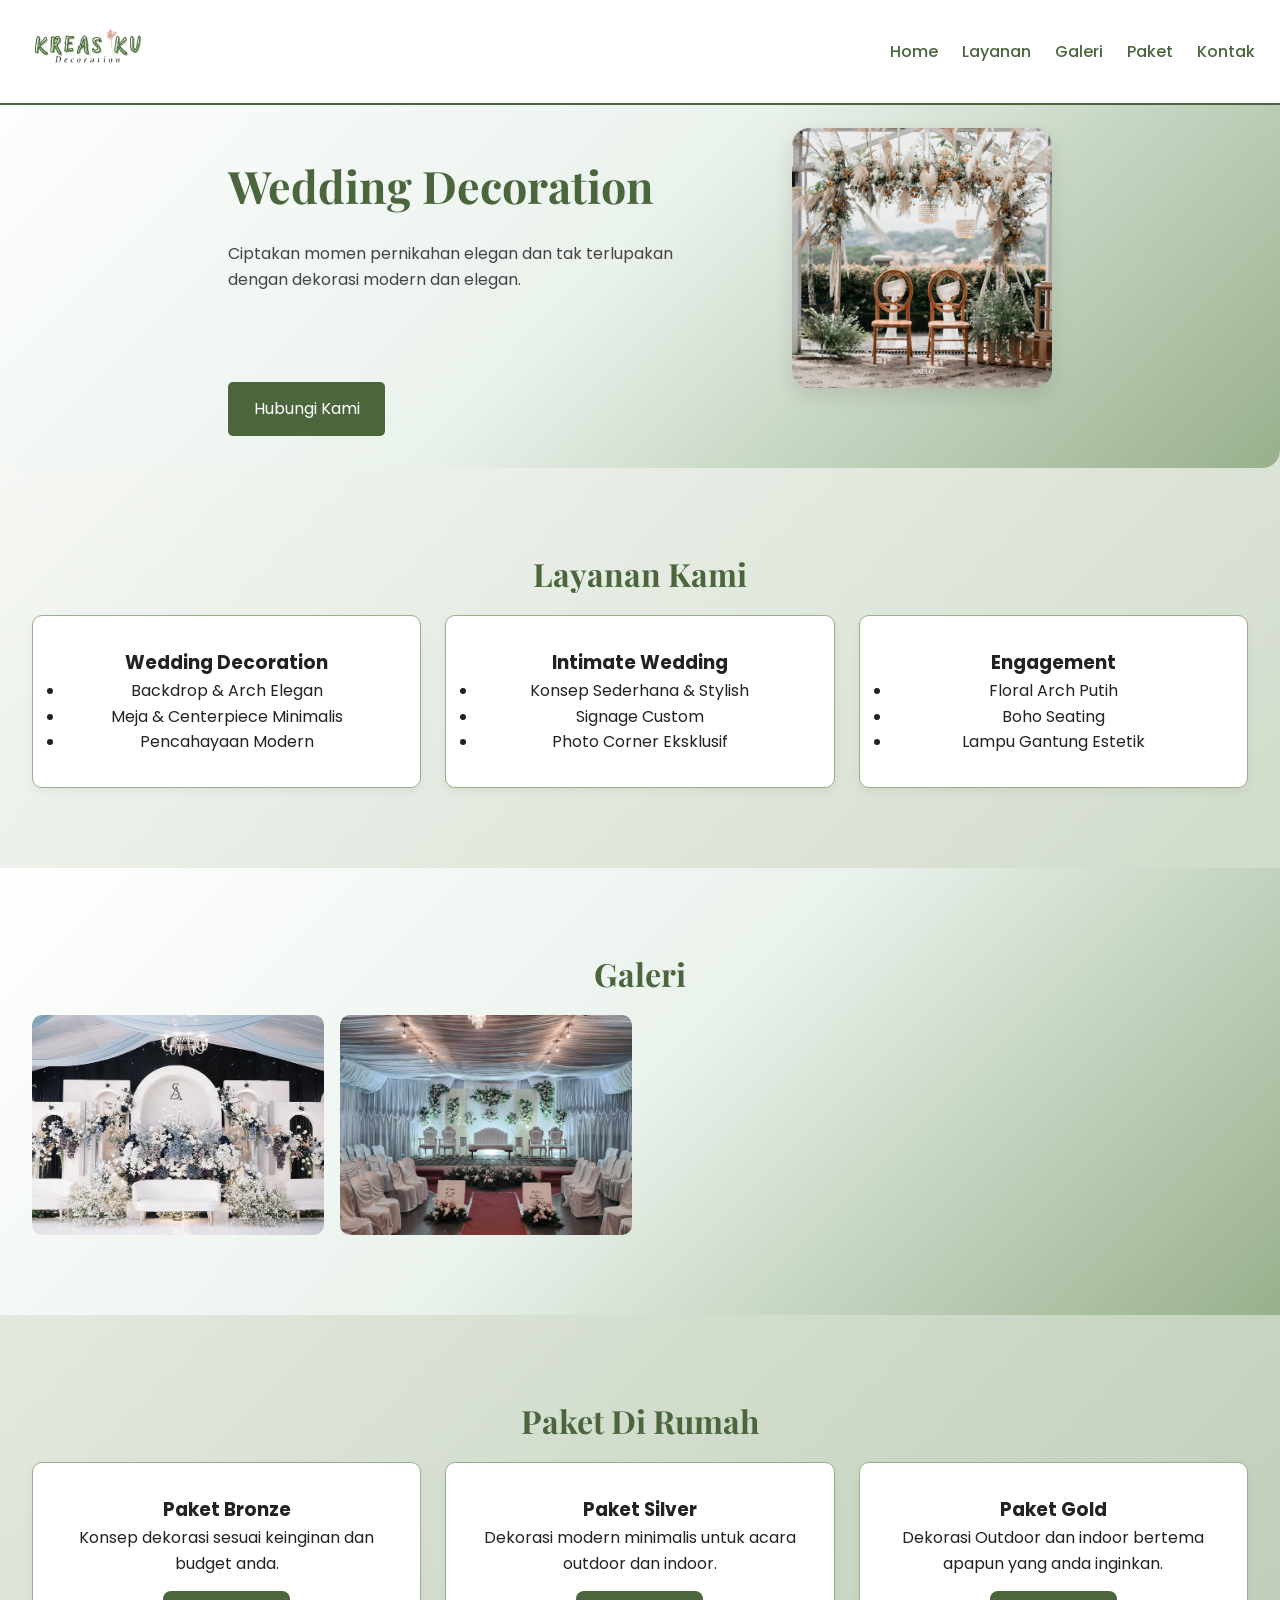
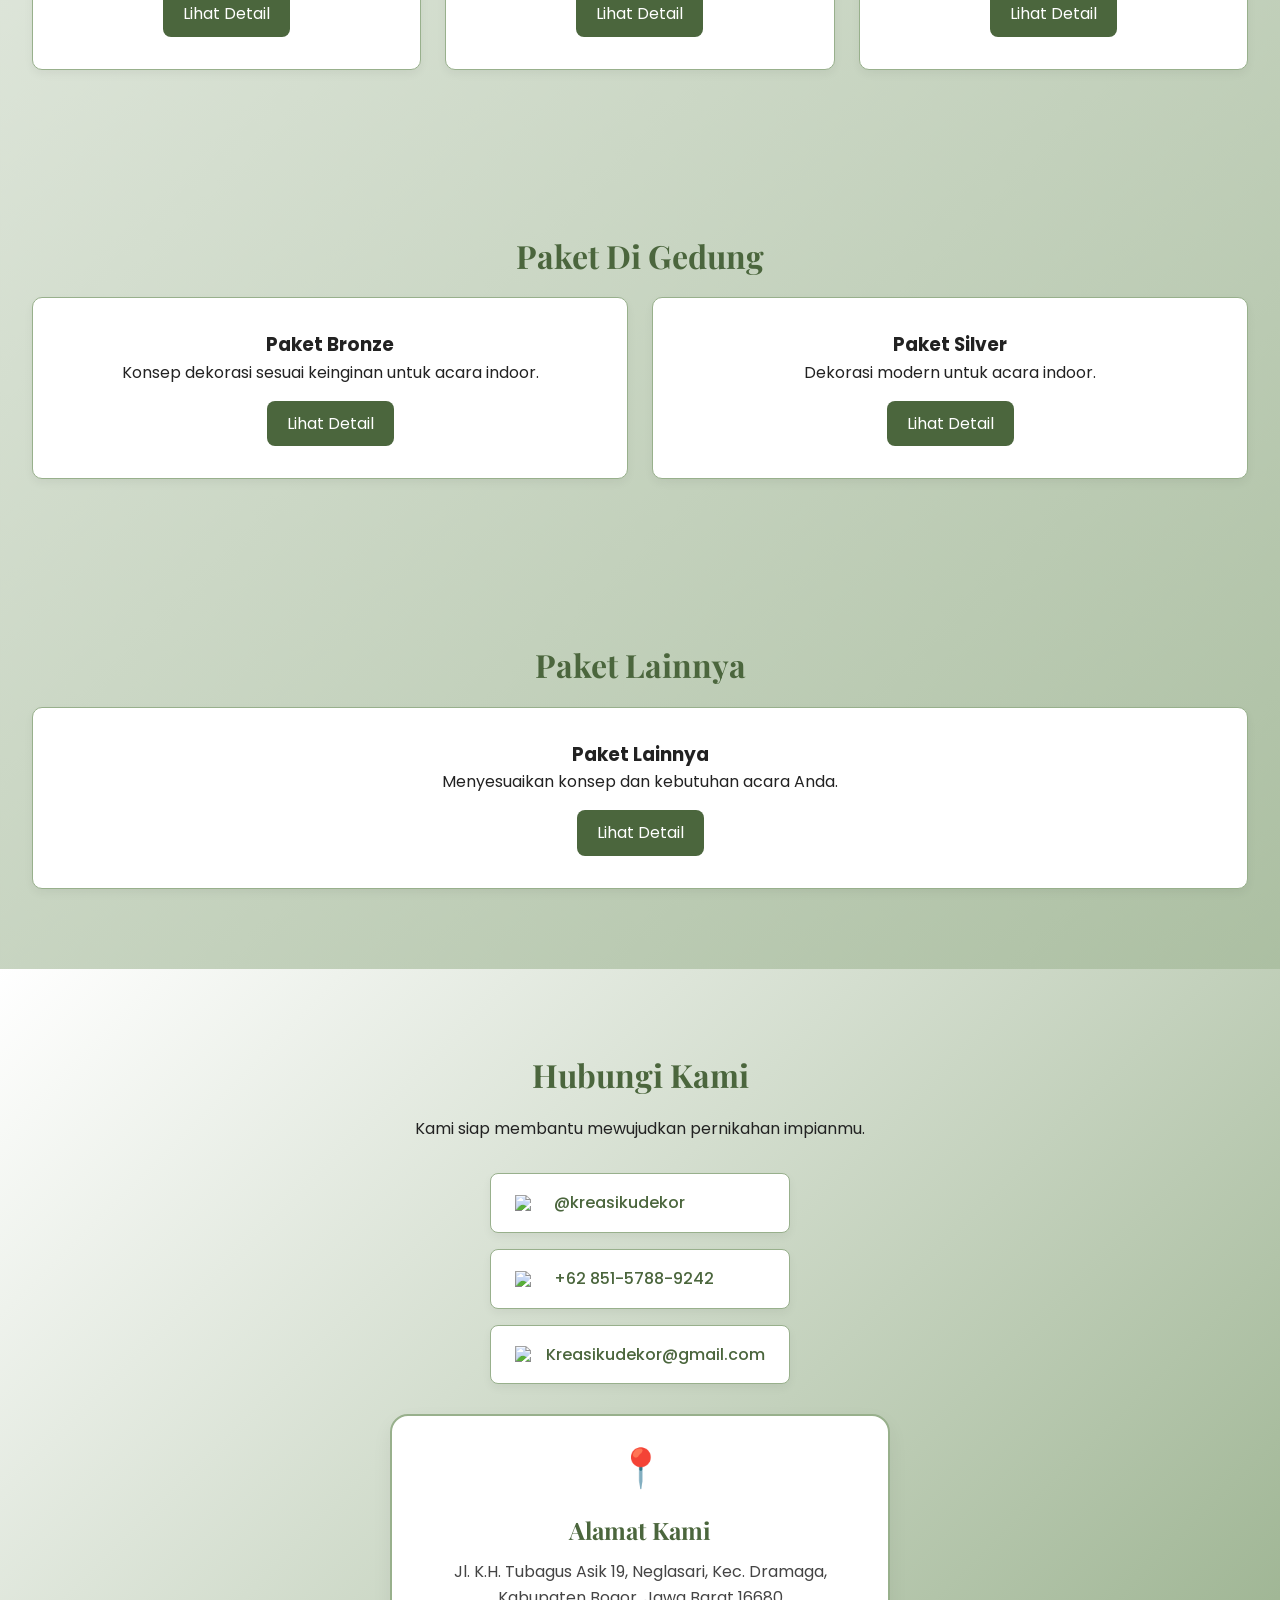
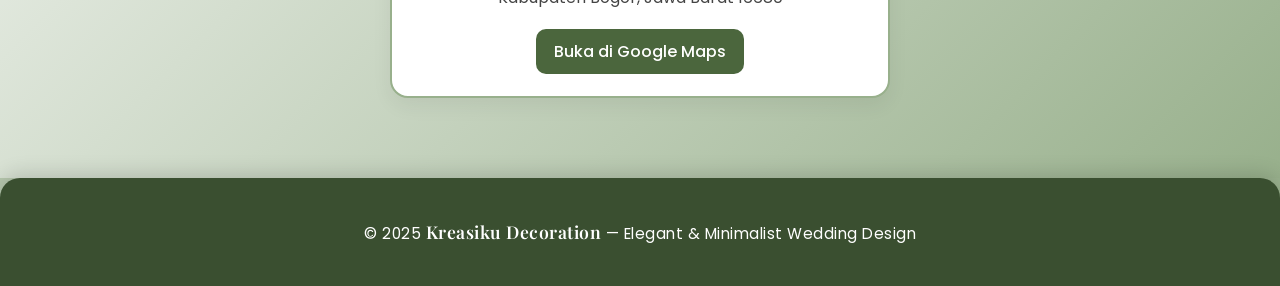
==== index.html @ bf48fe74 "Update index.html" ====
<!DOCTYPE html>
<html lang="id">
<head>
  <meta charset="UTF-8" />
  <meta name="viewport" content="width=device-width, initial-scale=1" />
  <meta name="description" content="Kreasiku Decoration menyediakan layanan dekorasi pernikahan elegan dan minimalis di Bogor, termasuk paket wedding, intimate wedding, dan engagement. Hubungi via WhatsApp atau Instagram untuk konsultasi." />
  <meta name="keywords" content="dekorasi pernikahan Bogor, wedding decoration, paket wedding, intimate wedding, engagement decoration" />
  <title>Kreasiku Decoration</title>

  <!-- Google Fonts -->
  <link
    href="https://fonts.googleapis.com/css2?family=Playfair+Display:wght@400;600;700&family=Poppins:wght@300;400;500;600&display=swap"
    rel="stylesheet"
  />

  <style>
    * {
      margin: 0;
      padding: 0;
      box-sizing: border-box;
      font-family: "Poppins", sans-serif;
    }

    /* ========================== COLOR VARIABLES ========================== */
    :root {
      --green: #4b663d;
      --green-dark: #3a4f30;
      --green-soft: #98b08c;
      --green-bg: #eaf2ec;
      --text: #222;
    }

    /* ========================== GLOBAL ========================== */
    body {
      background: linear-gradient(135deg, #ffffff, #98b08c);
      color: var(--text);
      line-height: 1.6;
    }

    /* ========================== NAVBAR ========================== */
    nav {
      position: fixed;
      top: 0;
      left: 0;
      width: 100%;
      background: #fff;
      border-bottom: 2px solid var(--green);
      display: flex;
      justify-content: space-between;
      align-items: center;
      padding: 10px 25px;
      z-index: 100;
    }

    nav .logo img {
      height: 75px;
      width: auto;
      object-fit: contain;
    }

    .menu-wrapper {
      display: flex;
      align-items: center;
      position: relative;
    }

    nav ul {
      display: flex;
      list-style: none;
      gap: 1.5rem;
    }

    nav a {
      text-decoration: none;
      color: var(--green);
      font-weight: 500;
      transition: 0.3s;
    }

    nav a:hover {
      color: var(--green-dark);
    }

    .menu-toggle {
      display: none;
      font-size: 30px;
      cursor: pointer;
      color: var(--green);
    }

    /* ========================== MOBILE NAV ========================== */
    @media (max-width: 768px) {
      .menu-toggle {
        display: block;
      }

      nav .logo img {
        height: 60px;
      }

      nav ul {
        display: none;
        position: absolute;
        top: 70px;
        right: 0;
        background: #fff;
        width: 190px;
        padding: 1rem;
        flex-direction: column;
        gap: 1rem;
        border-radius: 12px;
        box-shadow: 0 4px 15px rgba(0, 0, 0, 0.15);
        border: 1px solid var(--green);
        z-index: 200;
      }

      nav ul.show {
        display: flex;
      }
    }

    /* ========================== HEADER ========================== */
    header {
      padding: 8rem 2rem 5rem;
      display: flex;
      flex-wrap: wrap;
      align-items: center;
      justify-content: center;
      gap: 4rem;
      background: linear-gradient(135deg, #ffffff, #eaf2ec, #98b08c);
      position: relative;
      border-radius: 18px;
      overflow: hidden;
    }

    header .text {
      max-width: 500px;
      opacity: 0;
      transform: translateY(40px);
      transition: 1s ease;
    }

    header .text.show {
      opacity: 1;
      transform: translateY(0);
    }

    header h1 {
      font-size: 2.8rem;
      color: var(--green);
      font-family: "Playfair Display", serif;
    }

    header p {
      margin: 1.2rem 0;
      color: #444;
    }

    header .btn {
      background: var(--green);
      color: #fff;
      border: none;
      padding: 0.9rem 1.6rem;
      border-radius: 5px;
      cursor: pointer;
      font-size: 1rem;
      transition: 0.3s;
      position: relative;
      top: 70px;
      opacity: 0;
      transform: translateY(40px);
      transition: 1s ease 0.3s;
    }

    header .btn.show {
      opacity: 1;
      transform: translateY(0);
    }

    header img {
      width: 260px;
      border-radius: 18px;
      box-shadow: 0 8px 20px rgba(0, 0, 0, 0.1);
      position: relative;
      z-index: 2;
    }

    /* ========================== MOBILE HEADER ========================== */
    @media (max-width: 768px) {
      header {
        padding-top: 6rem;
        flex-direction: column;
        text-align: center;
        background-image: url("Gambar.webp");
        background-repeat: no-repeat;
        background-position: center bottom;
        background-size: cover;
        color: #fff;
        border-radius: 0;
      }

      header::before {
        content: "";
        position: absolute;
        inset: 0;
        background: rgba(0, 0, 0, 0.35);
        z-index: 1;
      }

      header .text {
        position: relative;
        z-index: 2;
      }

      header h1 {
        color: #eaf2ec;
      }

      header p,
      header .btn {
        color: #fff;
      }

      header img {
        display: none;
      }
    }

    /* ========================== SECTION ========================== */
    section {
      padding: 5rem 2rem;
      text-align: center;
    }

    section h2 {
      font-size: 2rem;
      color: var(--green);
      margin-bottom: 1rem;
      font-family: "Playfair Display", serif;
    }

    .services,
    .packages,
    .packages-lainnya {
      display: grid;
      grid-template-columns: repeat(auto-fit, minmax(250px, 1fr));
      gap: 1.5rem;
    }

    .service,
    .package,
    .package-lainnya-box {
      background: #fff;
      border-radius: 10px;
      border: 1px solid var(--green-soft);
      padding: 2rem;
      box-shadow: 0 4px 10px rgba(0, 0, 0, 0.05);
      transition: 0.3s;
    }

    .service:hover,
    .package:hover,
    .package-lainnya-box:hover {
      transform: translateY(-4px);
      border-color: var(--green);
    }

    #gallery {
      background: linear-gradient(135deg, #ffffff, #eaf2ec, #98b08c);
    }

    .gallery {
      display: grid;
      grid-template-columns: repeat(auto-fit, minmax(250px, 1fr));
      gap: 1rem;
    }

    .gallery img {
      width: 100%;
      height: 220px;
      object-fit: cover;
      border-radius: 10px;
      filter: grayscale(40%);
      transition: 0.3s;
    }

    .gallery img:hover {
      transform: scale(1.03);
      filter: grayscale(0%);
    }

    /* ========================== CONTACT ========================== */
    #contact {
      background: linear-gradient(135deg, #ffffff, #98b08c);
    }

    .contact-container {
      margin-top: 2rem;
      display: flex;
      flex-direction: column;
      gap: 1rem;
      align-items: center;
    }

    .contact-item {
      width: 300px;
      padding: 1rem 1.5rem;
      background: #fff;
      border-radius: 8px;
      border: 1px solid var(--green-soft);
      box-shadow: 0 4px 10px rgba(0, 0, 0, 0.05);
      display: flex;
      align-items: center;
      gap: 0.8rem;
      transition: 0.3s;
    }

    .contact-item:hover {
      background: var(--green);
      color: #fff;
    }

    .contact-item:hover a {
      color: #fff;
    }

    .contact-item img {
      width: 26px;
    }

    .contact-item a {
      text-decoration: none;
      color: var(--green);
      font-weight: 500;
    }

    .address-card {
      background: #ffffff;
      padding: 30px;
      margin-top: 40px;
      border-radius: 18px;
      border: 2px solid var(--green-soft);
      box-shadow: 0 8px 20px rgba(0,0,0,0.06);
      text-align: center;
      max-width: 500px;
      margin-left: auto;
      margin-right: auto;
      animation: fadeUp 0.8s ease-out;
    }

    .address-card h3 {
      font-family: "Playfair Display", serif;
      font-size: 24px;
      font-weight: 700;
      color: var(--green);
      margin-bottom: 10px;
    }

    .address-card .location-icon {
      font-size: 38px;
      color: var(--green);
      margin-bottom: 12px;
    }

    .address-card p {
      font-size: 16px;
      line-height: 1.6;
      color: #444;
      margin-bottom: 18px;
    }

    .address-card a {
      display: inline-block;
      padding: 10px 18px;
      background: var(--green);
      color: #fff;
      border-radius: 10px;
      text-decoration: none;
      font-weight: 500;
      transition: 0.3s;
    }

    .address-card a:hover {
      background: var(--green-dark);
      transform: translateY(-2px);
    }

    @keyframes fadeUp {
      0% {
        opacity: 0;
        transform: translateY(30px);
      }
      100% {
        opacity: 1;
        transform: translateY(0);
      }
    }

    /* ========================== FOOTER ========================== */
    footer {
      background: var(--green-dark);
      color: #fff;
      text-align: center;
      padding: 2.5rem 1rem;
      font-size: 0.95rem;
      letter-spacing: 0.5px;
      border-top-left-radius: 20px;
      border-top-right-radius: 20px;
      box-shadow: 0 -4px 20px rgba(0,0,0,0.15);
    }

    footer span {
      font-family: "Playfair Display", serif;
      font-size: 1.1rem;
      font-weight: 600;
    }

    .detail-btn {
      margin-top: 15px;
      display: inline-block;
      padding: 10px 20px;
      background: var(--green);
      color: #fff;
      border-radius: 8px;
      text-decoration: none;
      transition: 0.3s;
    }

    .detail-btn:hover {
      background: var(--green-dark);
    }
    
  .slide-from-left {
    opacity: 0;
    transform: translateX(-100px);
    transition: opacity 0.8s ease, transform 0.8s ease;
  }

  .slide-from-right {
    opacity: 0;
    transform: translateX(100px);
    transition: opacity 0.8s ease, transform 0.8s ease;
  }

  .slide-from-left.show,
  .slide-from-right.show {
    opacity: 1;
    transform: translateX(0);
  }
    @media (max-width: 768px) {
    #packages,
    #packages-DiGedung,
    #packages-lainnya {
      padding-top: 2rem;
      padding-bottom: 2rem;
    }
  }

    @media (max-width: 768px) {
    }
      nav .logo {
        margin-left: -50px; 
      }

      .address-card {
        padding: 22px;
        margin-top: 30px;
      }
    }
  </style>
</head>

<body>
  <nav>
    <div class="logo">
      <img src="3.png" alt="Kreasiku Decoration" />
    </div>

    <div class="menu-wrapper">
      <div class="menu-toggle" onclick="toggleMenu()">☰</div>

      <ul id="menu">
        <li><a href="#home">Home</a></li>
        <li><a href="#services">Layanan</a></li>
        <li><a href="#gallery">Galeri</a></li>
        <li><a href="#packages">Paket</a></li>
        <li><a href="#contact">Kontak</a></li>
      </ul>
    </div>
  </nav>

  <header id="home">
    <div class="text">
      <h1>Wedding Decoration</h1>
      <p>
        Ciptakan momen pernikahan elegan dan tak terlupakan dengan dekorasi
        modern dan elegan.
      </p>
      <button class="btn" onclick="scrollToSection('contact')">Hubungi Kami</button>
    </div>
    <img src="Gambar.webp" alt="" />
  </header>

  <section id="services">
    <h2>Layanan Kami</h2>
    <div class="services">
      <div class="service">
        <h3>Wedding Decoration</h3>
        <ul>
          <li>Backdrop &amp; Arch Elegan</li>
          <li>Meja &amp; Centerpiece Minimalis</li>
          <li>Pencahayaan Modern</li>
        </ul>
      </div>

      <div class="service">
        <h3>Intimate Wedding</h3>
        <ul>
          <li>Konsep Sederhana &amp; Stylish</li>
          <li>Signage Custom</li>
          <li>Photo Corner Eksklusif</li>
        </ul>
      </div>

      <div class="service">
        <h3>Engagement</h3>
        <ul>
          <li>Floral Arch Putih</li>
          <li>Boho Seating</li>
          <li>Lampu Gantung Estetik</li>
        </ul>
      </div>
    </div>
  </section>

  <section id="gallery">
    <h2>Galeri</h2>
    <div class="gallery">
      <img src="gambar 10.jpg" class="slide-from-left" />
      <img src="Gambar 15.webp" class="slide-from-right" />
      <img src="Gambar 13.jpg" class="slide-from-left" />
      <img src="14.jpg" class="slide-from-right" /> 
    </div>
  </section>

  <section id="packages">
    <h2>Paket Di Rumah</h2>
    <div class="packages">
      <div class="package">
        <h3>Paket Bronze</h3>
        <p>Konsep dekorasi sesuai keinginan dan budget anda.</p>
        <a href="paket-bronze.html" class="detail-btn">Lihat Detail</a>
      </div>

      <div class="package">
        <h3>Paket Silver</h3>
        <p>Dekorasi modern minimalis untuk acara outdoor dan indoor.</p>
        <a href="paket-silver.html" class="detail-btn">Lihat Detail</a>
      </div>

      <div class="package">
        <h3>Paket Gold</h3>
        <p>Dekorasi Outdoor dan indoor bertema apapun yang anda inginkan.</p>
        <a href="paket-gold.html" class="detail-btn">Lihat Detail</a>
      </div>
    </div>
  </section>

  <section id="packages-DiGedung">
    <h2>Paket Di Gedung</h2>
    <div class="packages">
      <div class="package">
        <h3>Paket Bronze</h3>
        <p>Konsep dekorasi sesuai keinginan untuk acara indoor.</p>
        <a href="paket-bronzeG.html" class="detail-btn">Lihat Detail</a>
      </div>

      <div class="package">
        <h3>Paket Silver</h3>
        <p>Dekorasi modern untuk acara indoor.</p>
        <a href="paket-silverG.html" class="detail-btn">Lihat Detail</a>
      </div>
    </div>
  </section>

  <section id="packages-lainnya">
    <h2>Paket Lainnya</h2>
    <div class="packages-lainnya">
      <div class="package-lainnya-box">
        <h3>Paket Lainnya</h3>
        <p>Menyesuaikan konsep dan kebutuhan acara Anda.</p>
        <a href="paket-custom.html" class="detail-btn">Lihat Detail</a>
      </div>
    </div>
  </section>

  <section id="contact">
    <h2>Hubungi Kami</h2>
    <p>Kami siap membantu mewujudkan pernikahan impianmu.</p>

    <div class="contact-container">
      <div class="contact-item">
        <img src="https://cdn-icons-png.flaticon.com/512/1384/1384063.png" />
        <a href="https://www.instagram.com/kreasikudekor">@kreasikudekor</a>
      </div>

      <div class="contact-item">
        <img src="https://cdn-icons-png.flaticon.com/512/124/124034.png" />
        <a href="https://wa.me/6285157889242">+62 851-5788-9242</a>
      </div>

      <div class="contact-item">
        <img src="https://cdn-icons-png.flaticon.com/512/732/732200.png" />
        <a href="mailto:kreasikudekor@gmail.com">Kreasikudekor@gmail.com</a>
      </div>
    </div>

    <!-- ========================== ADDRESS CARD ========================== -->
    <div class="address-card">
      <div class="location-icon">📍</div>
      <h3>Alamat Kami</h3>
      <p>
        Jl. K.H. Tubagus Asik 19, Neglasari,  
        Kec. Dramaga, Kabupaten Bogor, Jawa Barat 16680
      </p>
      <a 
        href="https://www.google.com/maps/search/?api=1&query=Jl.+K.H.+Tubagus+Asik+19,+Neglasari,+Dramaga,+Bogor+16680" 
        target="_blank">
        Buka di Google Maps
      </a>
    </div>

  </section>

  <footer>
    © 2025 <span>Kreasiku Decoration</span> — Elegant & Minimalist Wedding Design
  </footer>

  <!-- ========================== JAVASCRIPT ========================== -->
  <script>
    function scrollToSection(id) {
      document.getElementById(id).scrollIntoView({ behavior: "smooth" });
    }

    function toggleMenu() {
      document.getElementById("menu").classList.toggle("show");
    }

    /* ========================== ANIMASI TEKS DI HEADER ========================== */
    window.addEventListener("load", () => {
      const text = document.querySelector("header .text");
      const btn = document.querySelector("header .btn");

      setTimeout(() => text.classList.add("show"), 300);
      setTimeout(() => btn.classList.add("show"), 600);

      const slideLeft = document.querySelector(".slide-from-left");
      const slideRight = document.querySelector(".slide-from-right");

      if (slideLeft) {
      setTimeout(() => slideLeft.classList.add("show"), 800);
    }
      if (slideRight) {
      setTimeout(() => slideRight.classList.add("show"), 1000);
    }
    });
  </script>
</body>
</html>
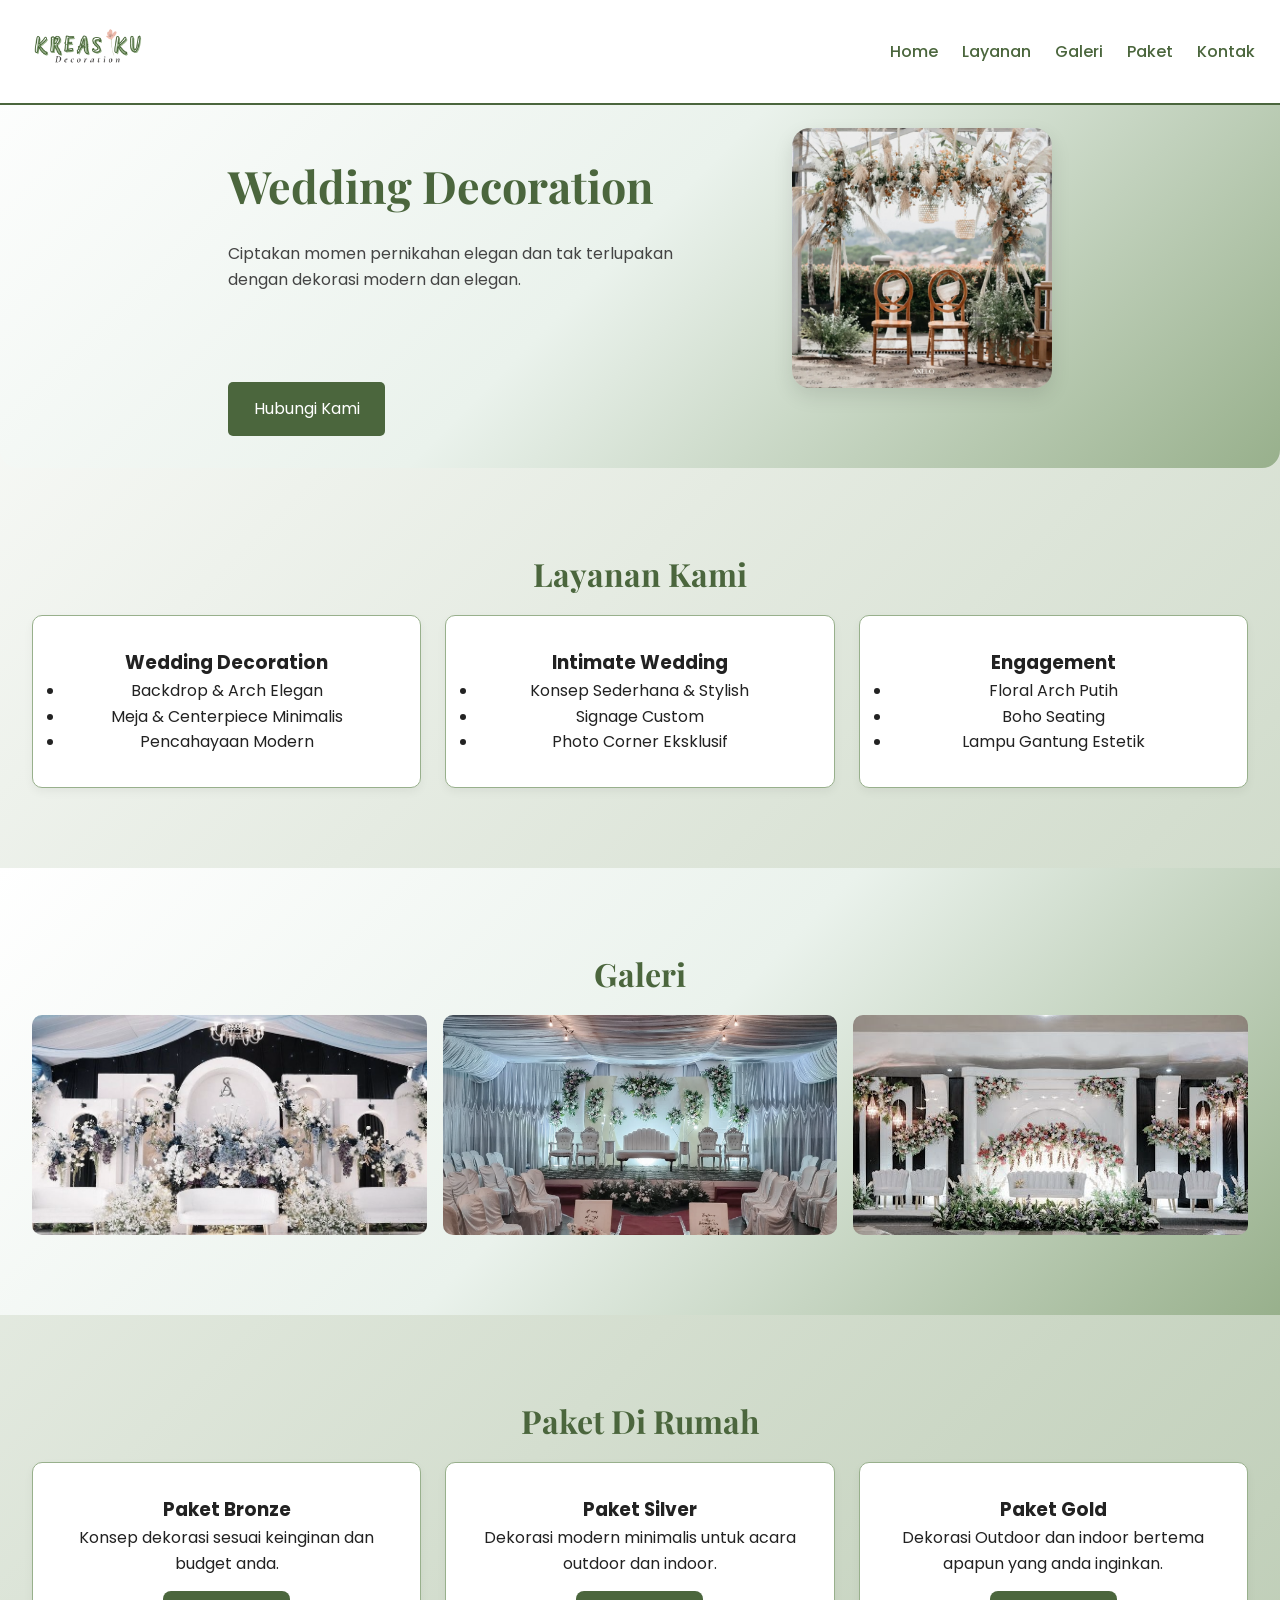
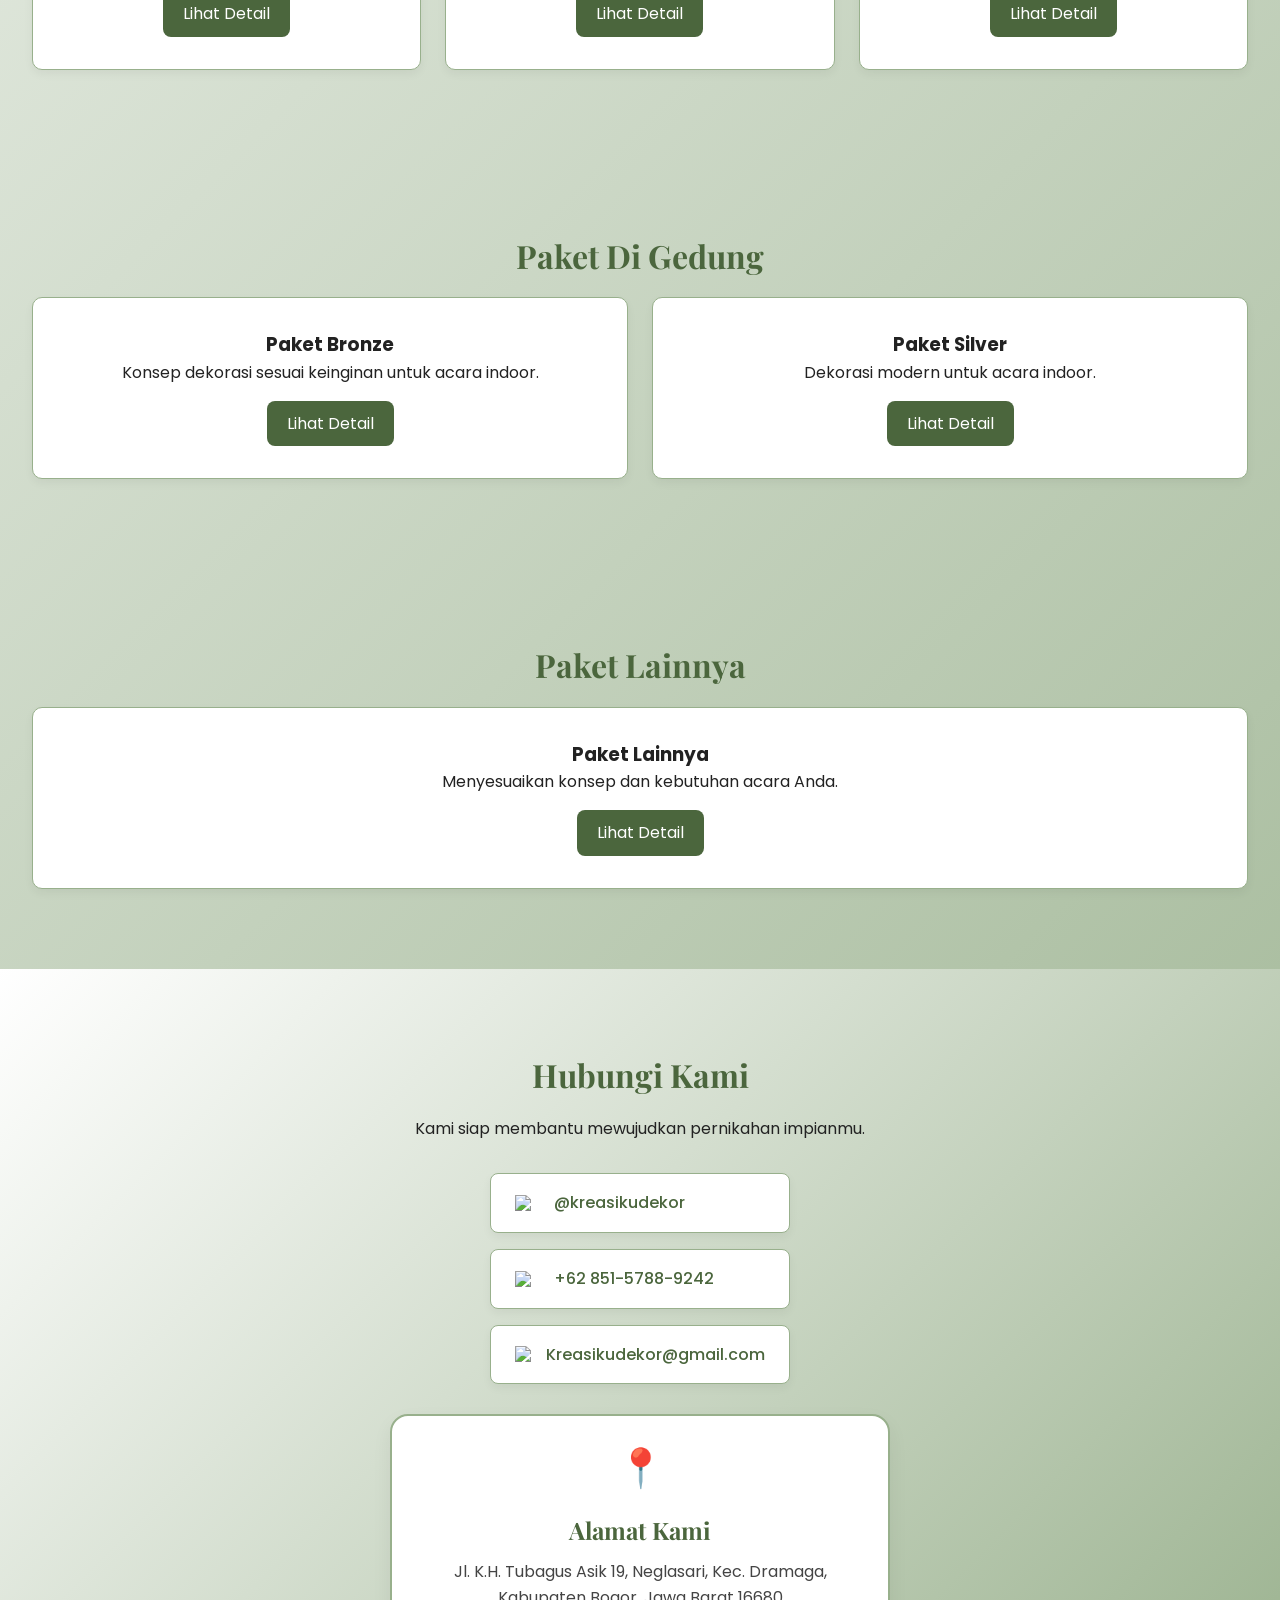
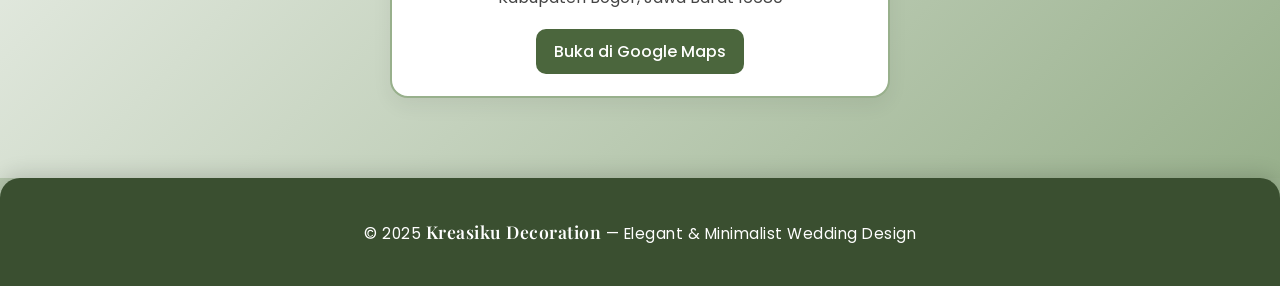
==== commit a31a9d5b: "Update index.html" ====
--- a/index.html
+++ b/index.html
@@ -538,8 +538,8 @@
     <div class="gallery">
       <img src="gambar 10.jpg" class="slide-from-left" />
       <img src="Gambar 15.webp" class="slide-from-right" />
-      <img src="Gambar 13.jpg" class="slide-from-left" />
-      <img src="14.jpg" class="slide-from-right" /> 
+      <img src="Gambar 13.jpg" 
+      <img src="14.jpg" 
     </div>
   </section>
 
@@ -673,3 +673,4 @@
 
 
 
+
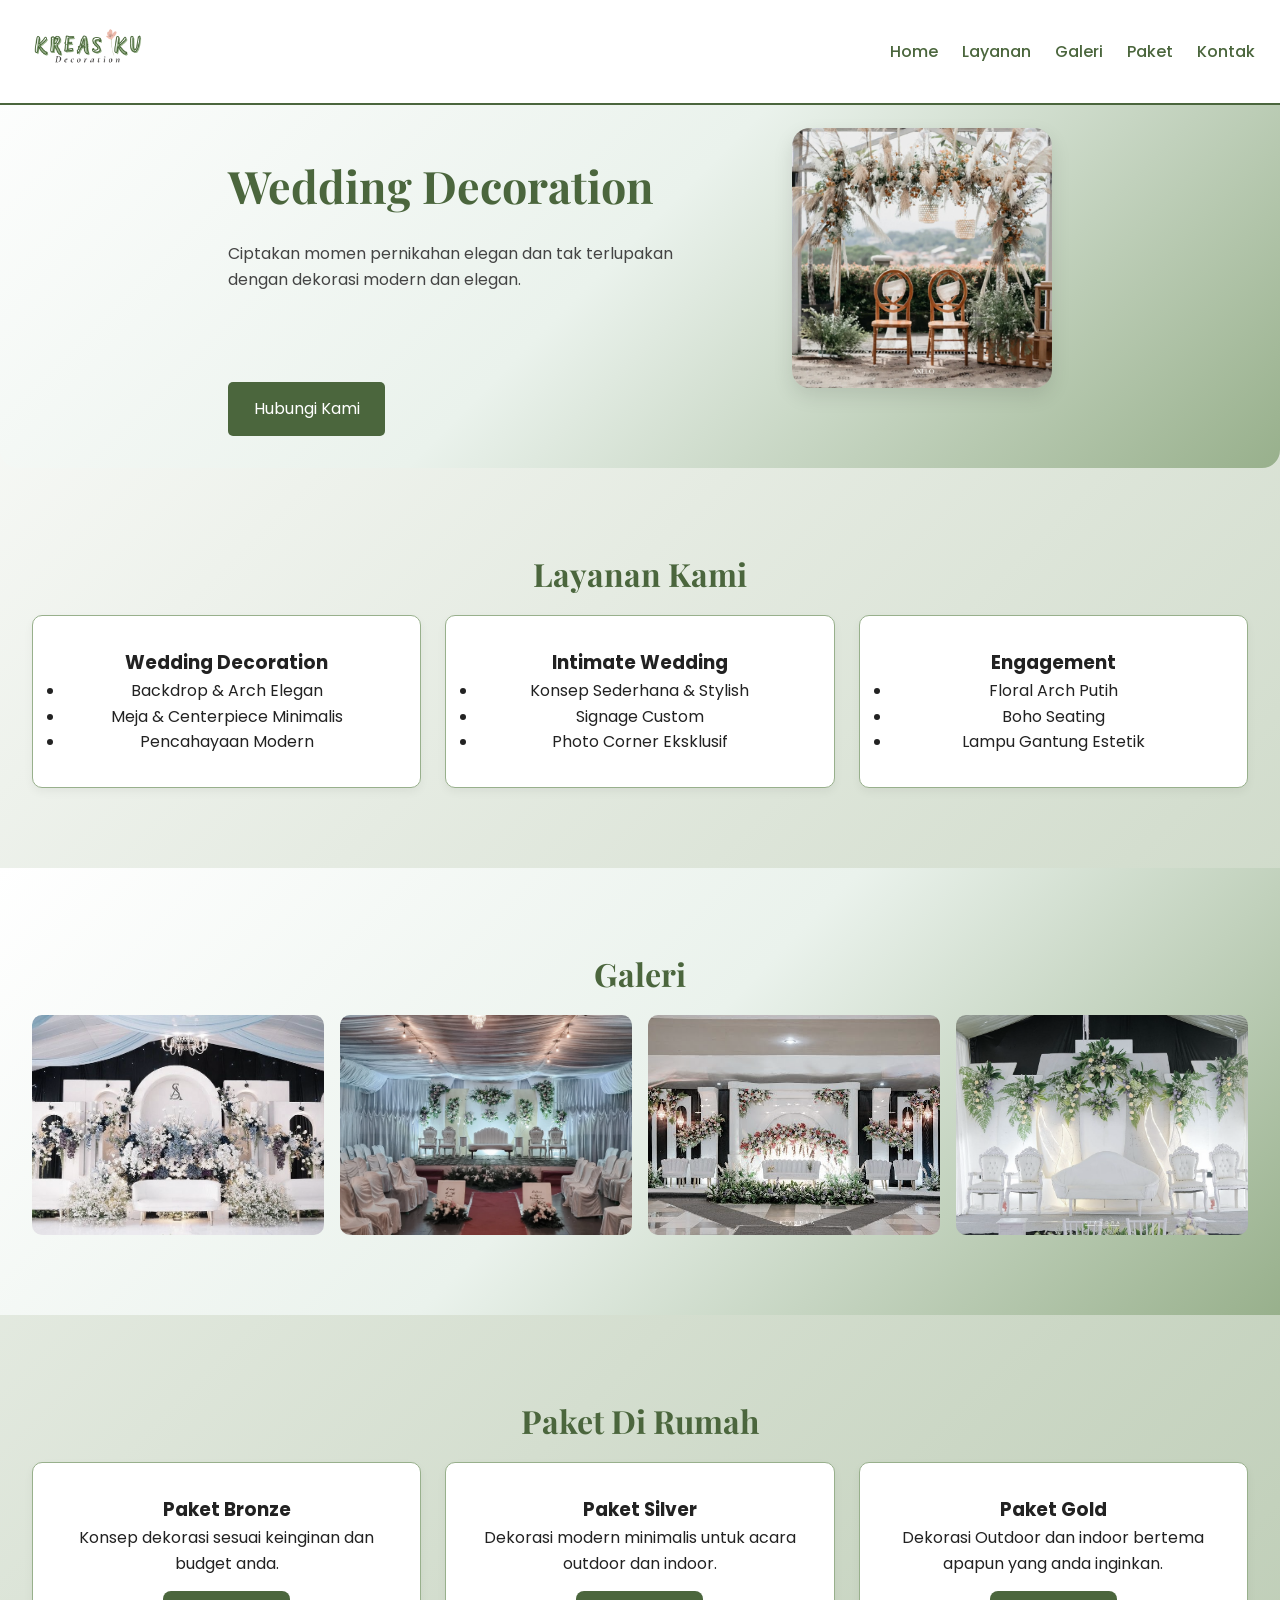
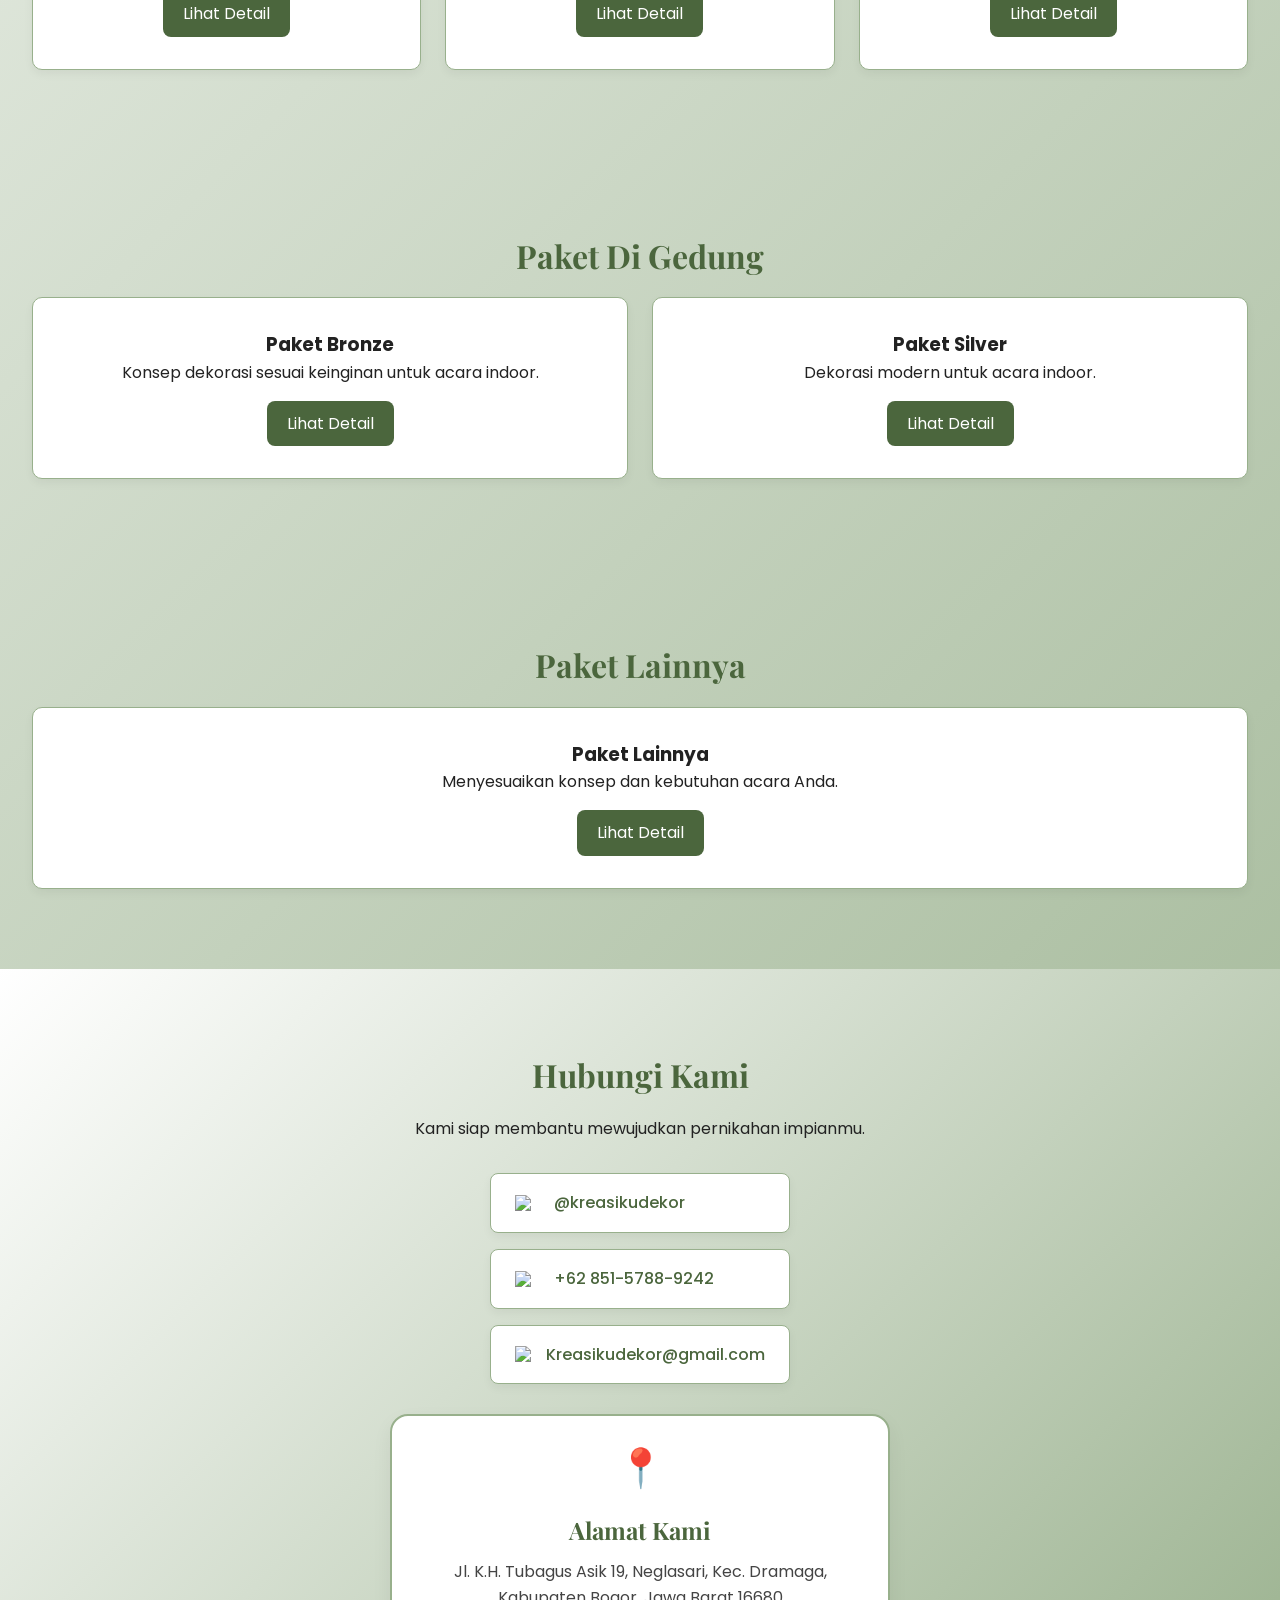
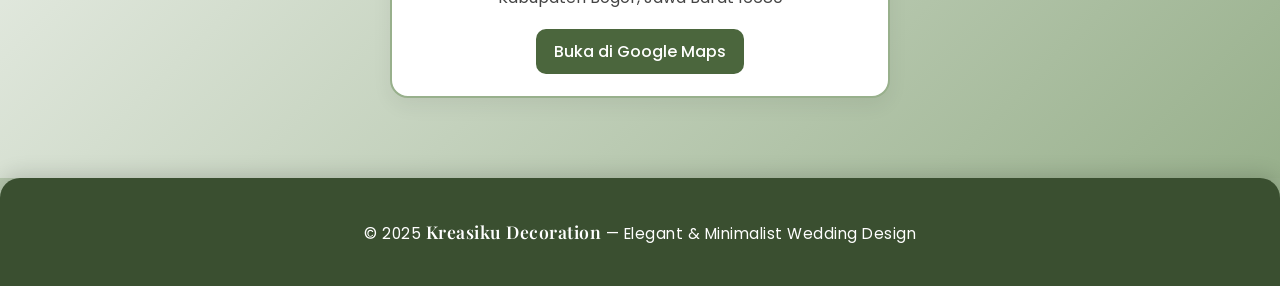
==== commit 90872761: "Update index.html" ====
--- a/index.html
+++ b/index.html
@@ -538,8 +538,8 @@
     <div class="gallery">
       <img src="gambar 10.jpg" class="slide-from-left" />
       <img src="Gambar 15.webp" class="slide-from-right" />
-      <img src="Gambar 13.jpg" 
-      <img src="14.jpg" 
+      <img src="Gambar 13.jpg" />
+      <img src="14.jpg" />
     </div>
   </section>
 
@@ -674,3 +674,4 @@
 
 
 
+
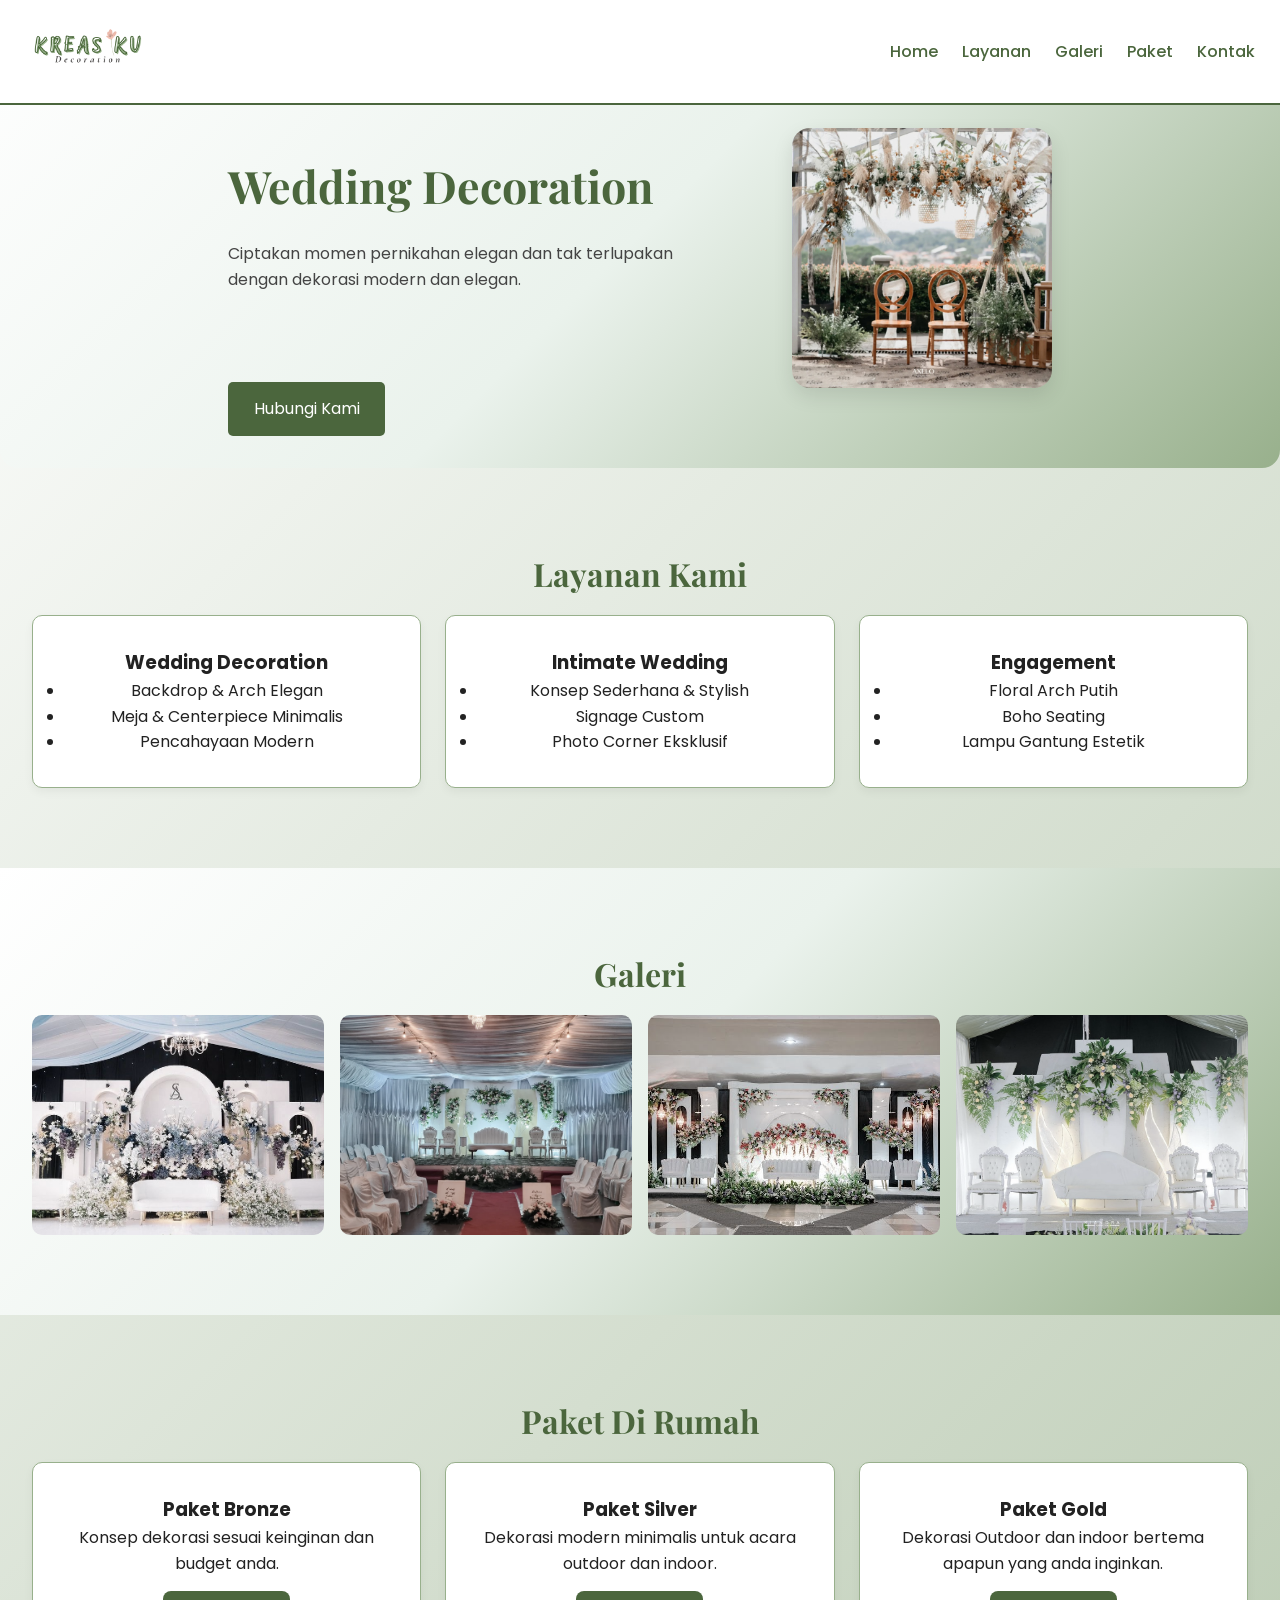
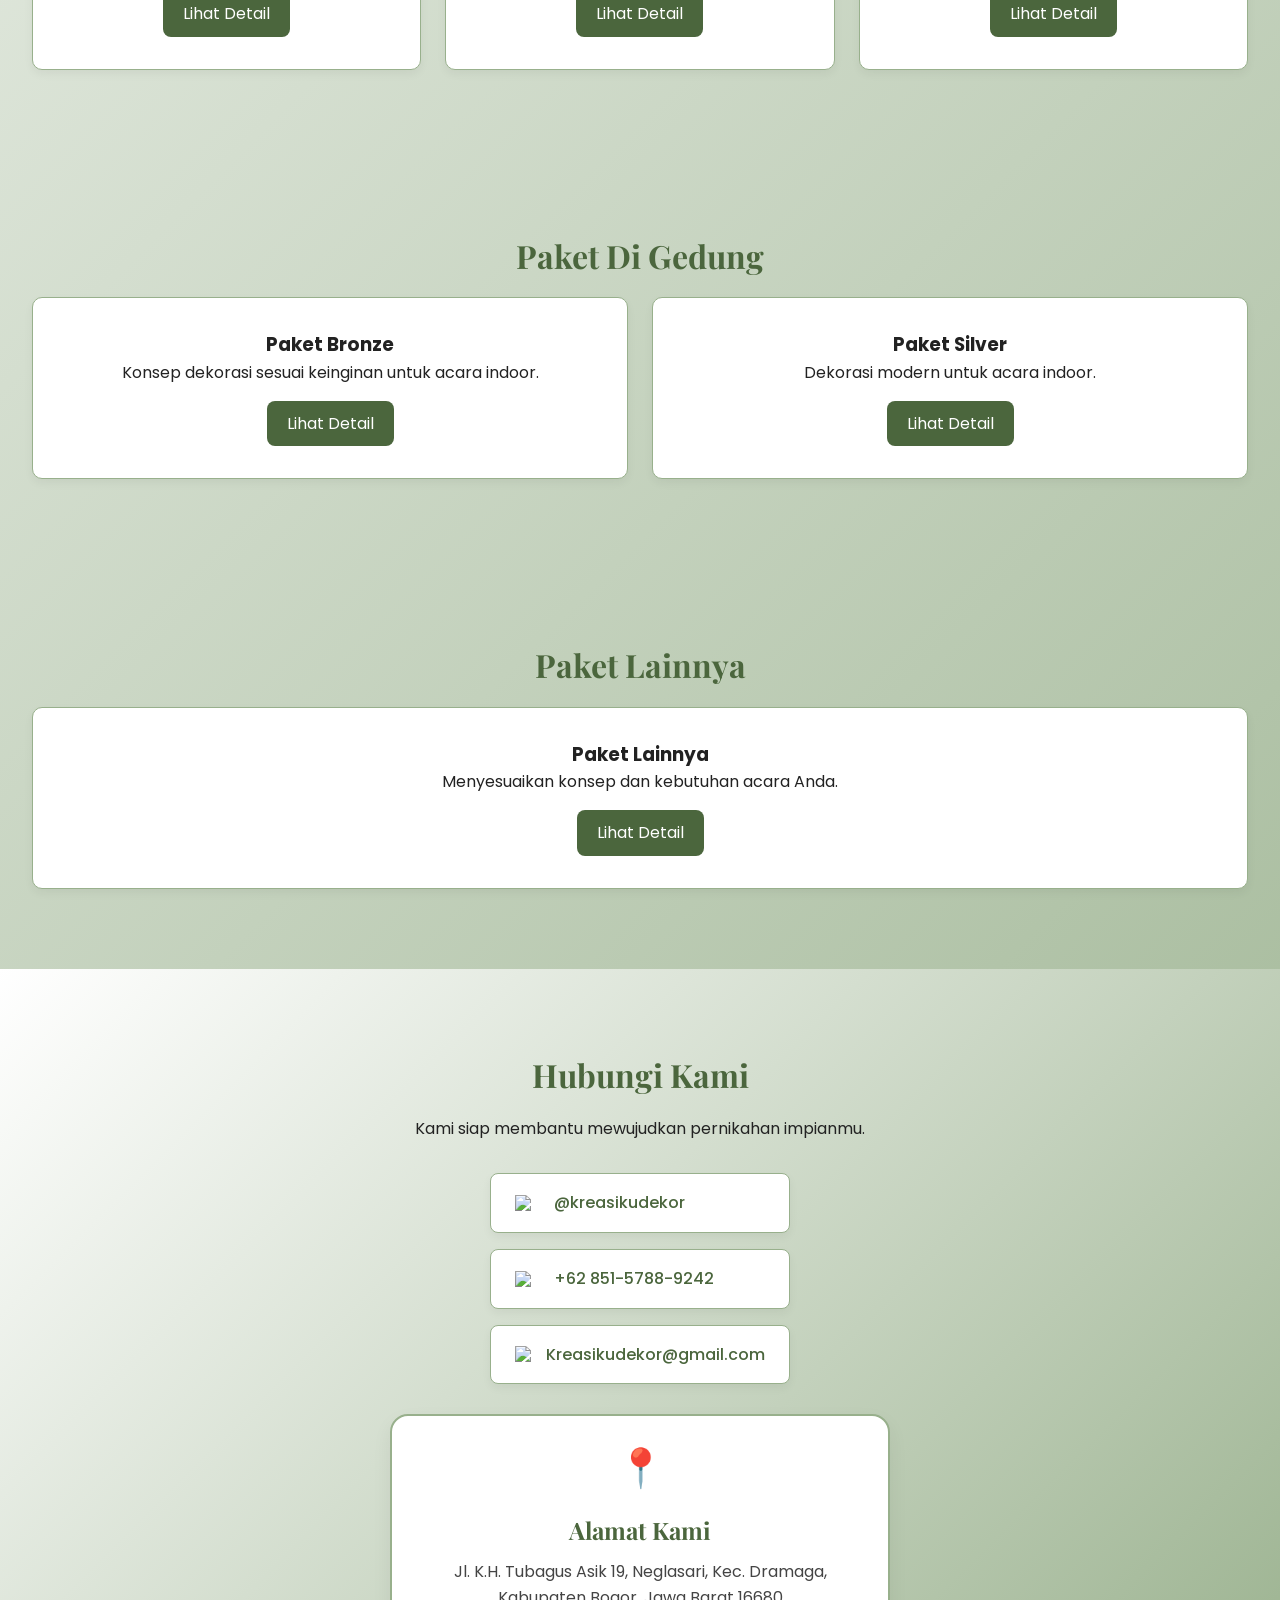
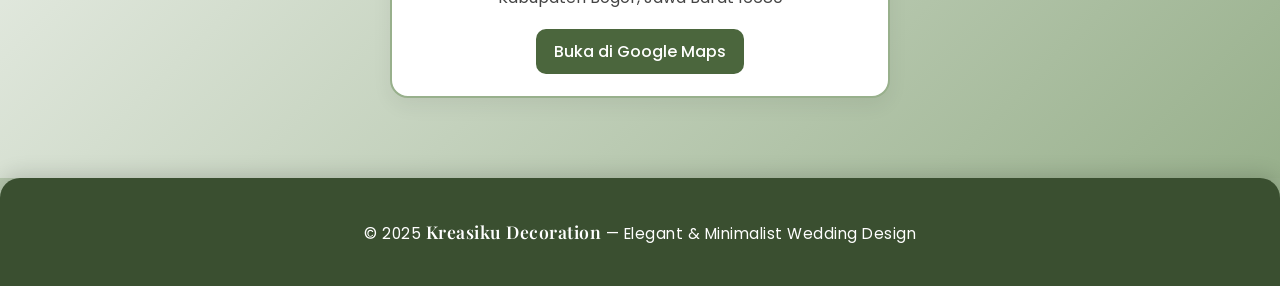
==== commit e8944443: "Update index.html" ====
--- a/index.html
+++ b/index.html
@@ -538,8 +538,8 @@
     <div class="gallery">
       <img src="gambar 10.jpg" class="slide-from-left" />
       <img src="Gambar 15.webp" class="slide-from-right" />
-      <img src="Gambar 13.jpg" />
-      <img src="14.jpg" />
+      <img src="Gambar 13.jpg" class="slide-from-left" />
+      <img src="14.jpg" class="slide-from-right" />
     </div>
   </section>
 
@@ -653,16 +653,17 @@
 
       setTimeout(() => text.classList.add("show"), 300);
       setTimeout(() => btn.classList.add("show"), 600);
-
-      const slideLeft = document.querySelector(".slide-from-left");
-      const slideRight = document.querySelector(".slide-from-right");
-
-      if (slideLeft) {
-      setTimeout(() => slideLeft.classList.add("show"), 800);
-    }
-      if (slideRight) {
-      setTimeout(() => slideRight.classList.add("show"), 1000);
-    }
+      
+      const slideLeftElements = document.querySelectorAll(".slide-from-left");
+      const slideRightElements = document.querySelectorAll(".slide-from-right");
+
+      slideLeftElements.forEach((el, index) => {
+      setTimeout(() => el.classList.add("show"), 800 + index * 200);
+    });
+
+      slideRightElements.forEach((el, index) => {
+      setTimeout(() => el.classList.add("show"), 1000 + index * 200);
+    });
     });
   </script>
 </body>
@@ -675,3 +676,4 @@
 
 
 
+
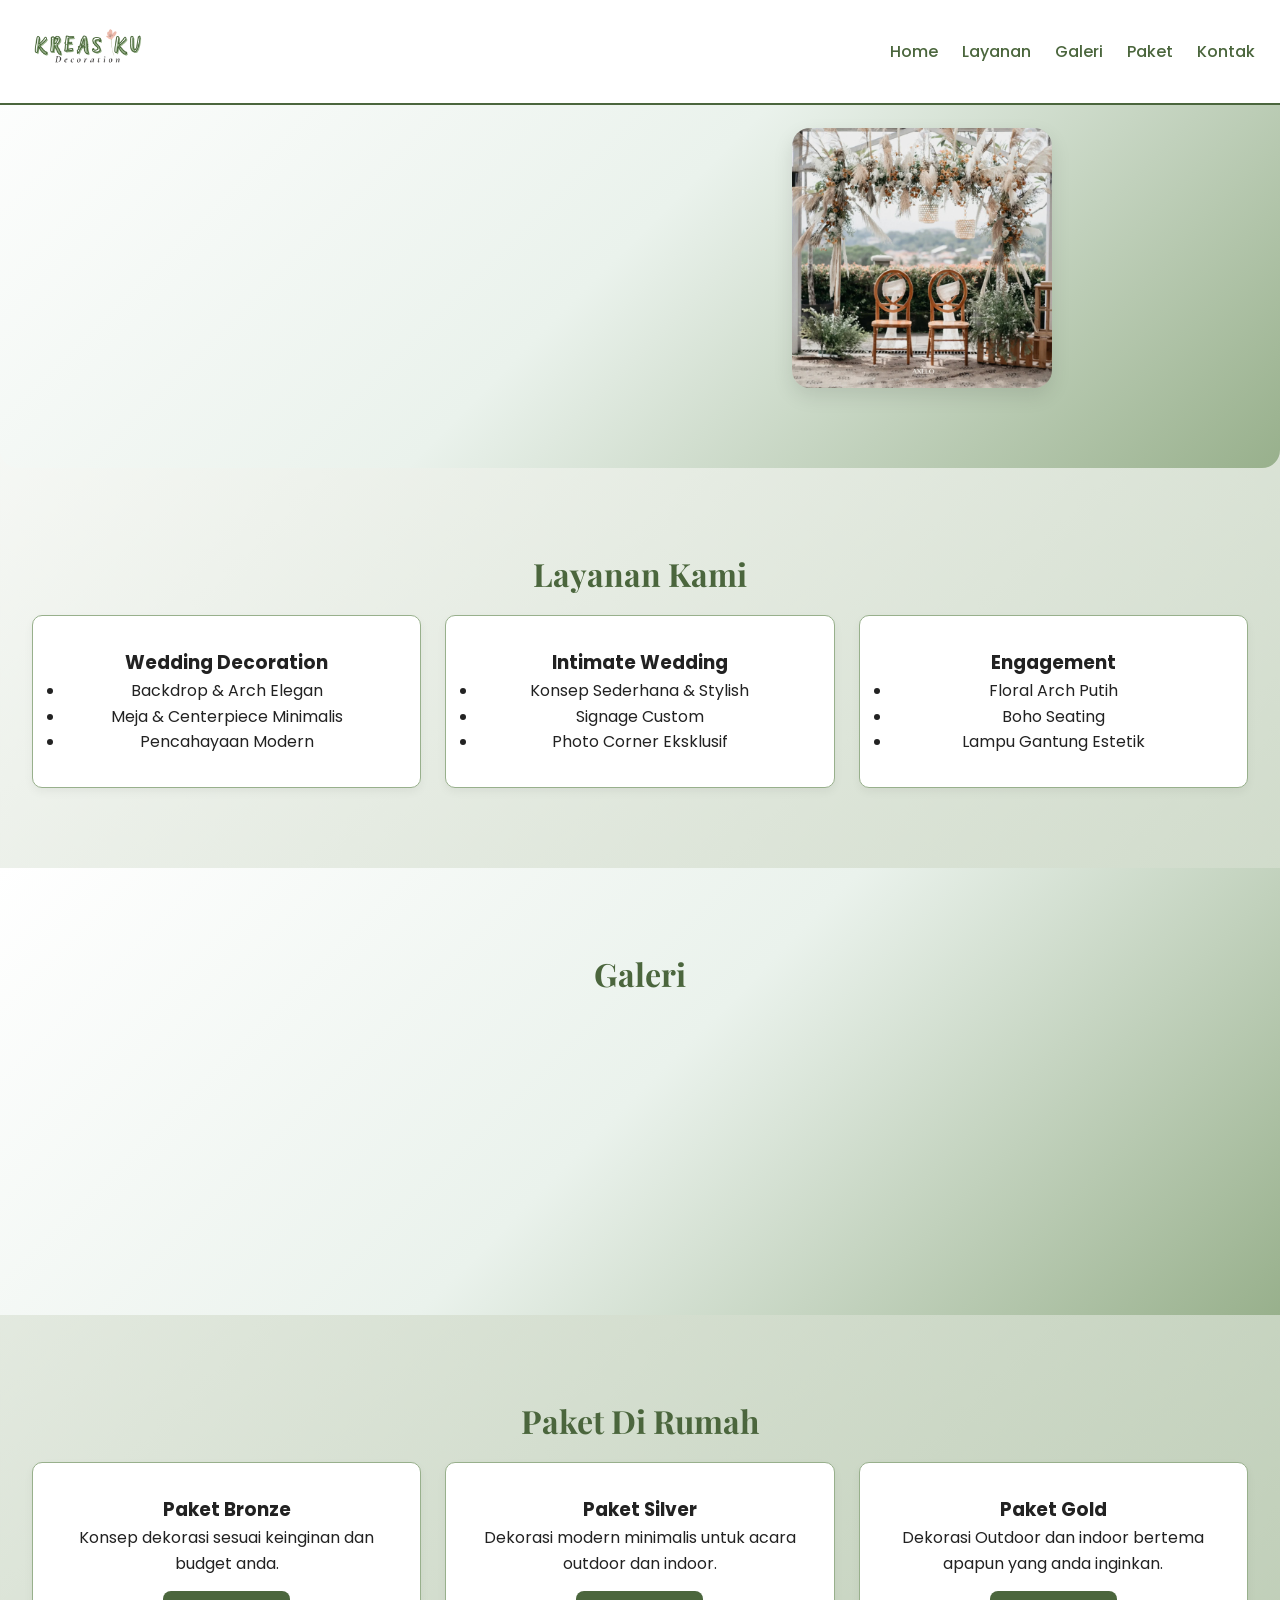
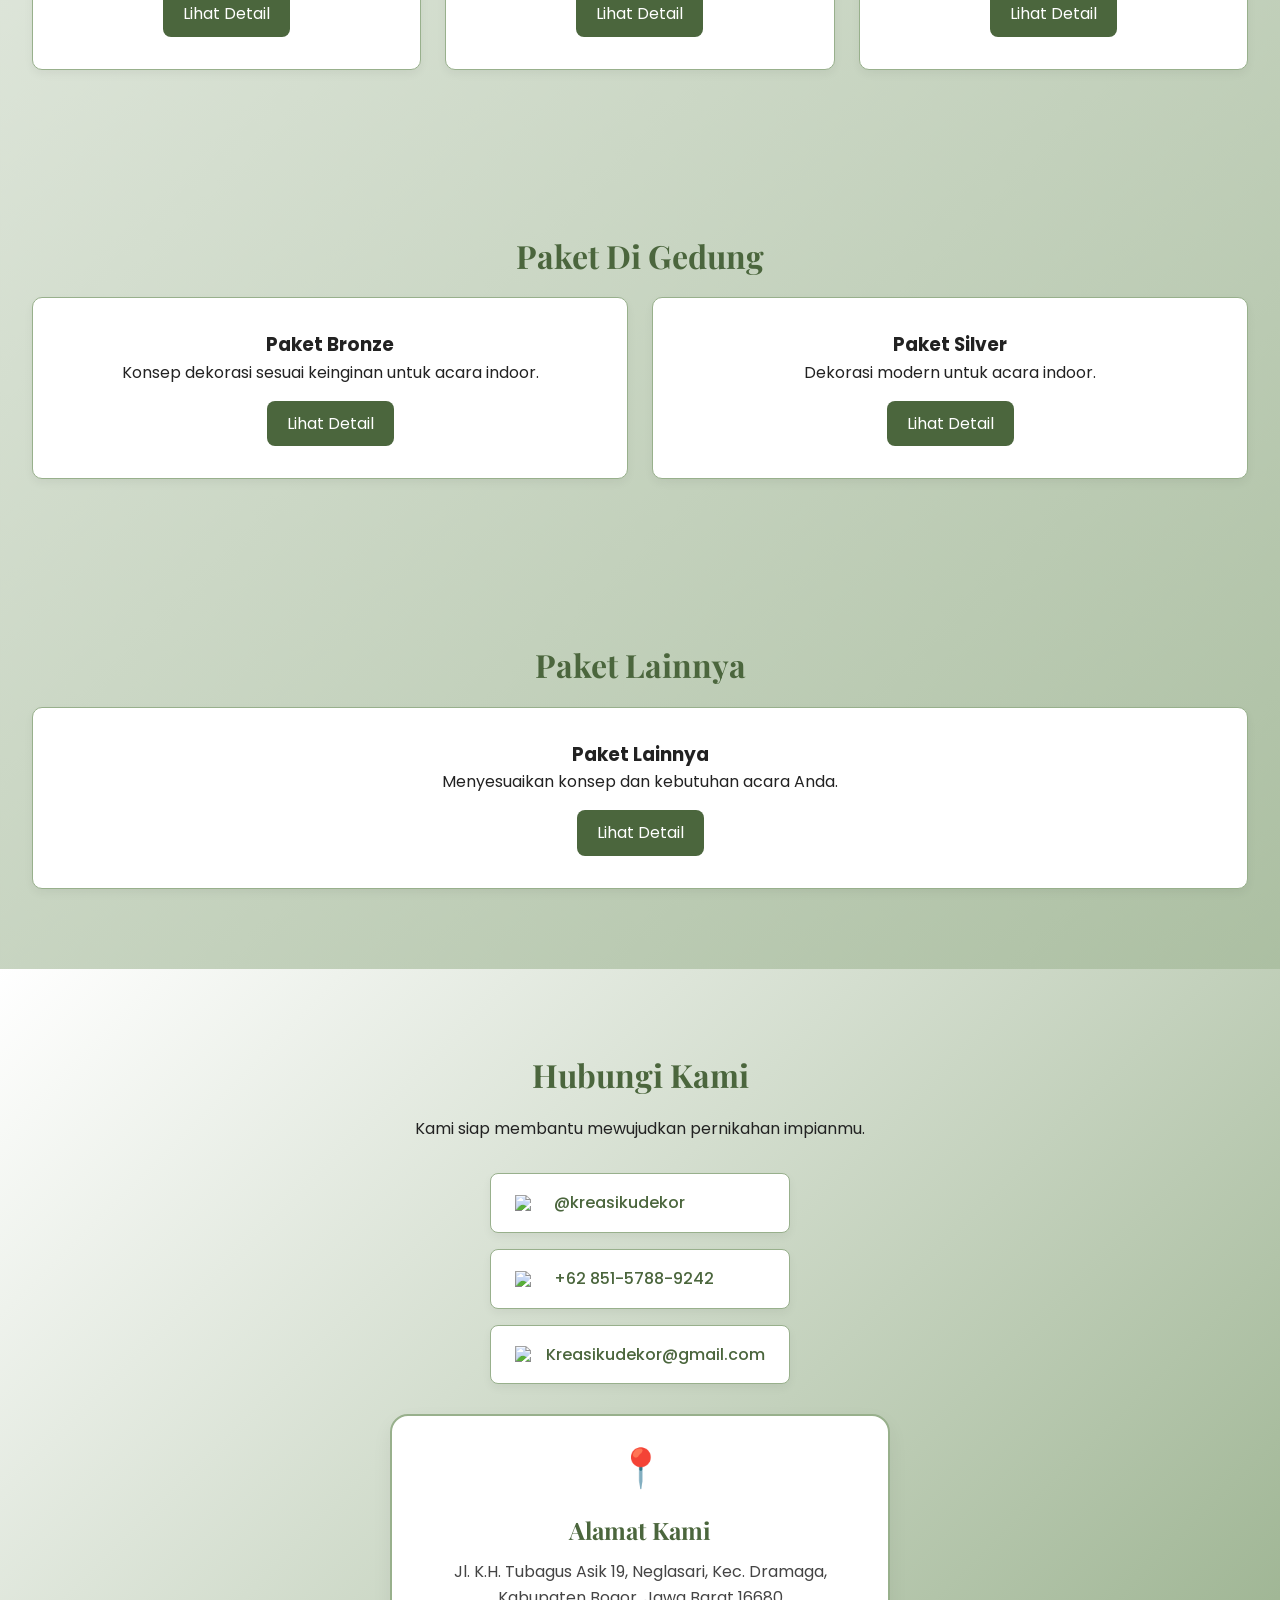
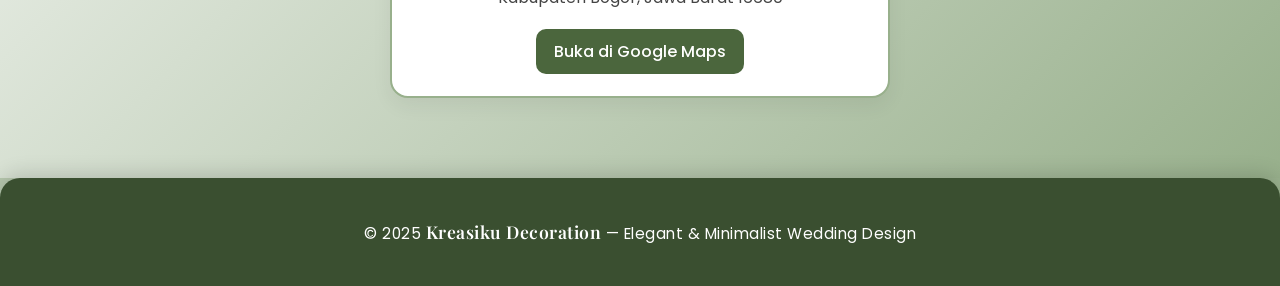
==== commit 832ad700: "Update index.html" ====
--- a/index.html
+++ b/index.html
@@ -654,17 +654,25 @@
       setTimeout(() => text.classList.add("show"), 300);
       setTimeout(() => btn.classList.add("show"), 600);
       
-      const slideLeftElements = document.querySelectorAll(".slide-from-left");
-      const slideRightElements = document.querySelectorAll(".slide-from-right");
-
-      slideLeftElements.forEach((el, index) => {
-      setTimeout(() => el.classList.add("show"), 800 + index * 200);
-    });
-
-      slideRightElements.forEach((el, index) => {
-      setTimeout(() => el.classList.add("show"), 1000 + index * 200);
-    });
-    });
+     document.addEventListener("DOMContentLoaded", () => {
+    const slideElements = document.querySelectorAll(".slide-from-left, .slide-from-right");
+
+    const observer = new IntersectionObserver(
+      (entries, observer) => {
+        entries.forEach(entry => {
+          if (entry.isIntersecting) {
+            entry.target.classList.add("show");
+            observer.unobserve(entry.target); // stop observe supaya animasi hanya sekali
+          }
+        });
+      },
+      {
+        threshold: 0.1, // elemen mulai trigger saat 10% terlihat
+      }
+    );
+
+    slideElements.forEach(el => observer.observe(el));
+  });
   </script>
 </body>
 </html>
@@ -677,3 +685,4 @@
 
 
 
+
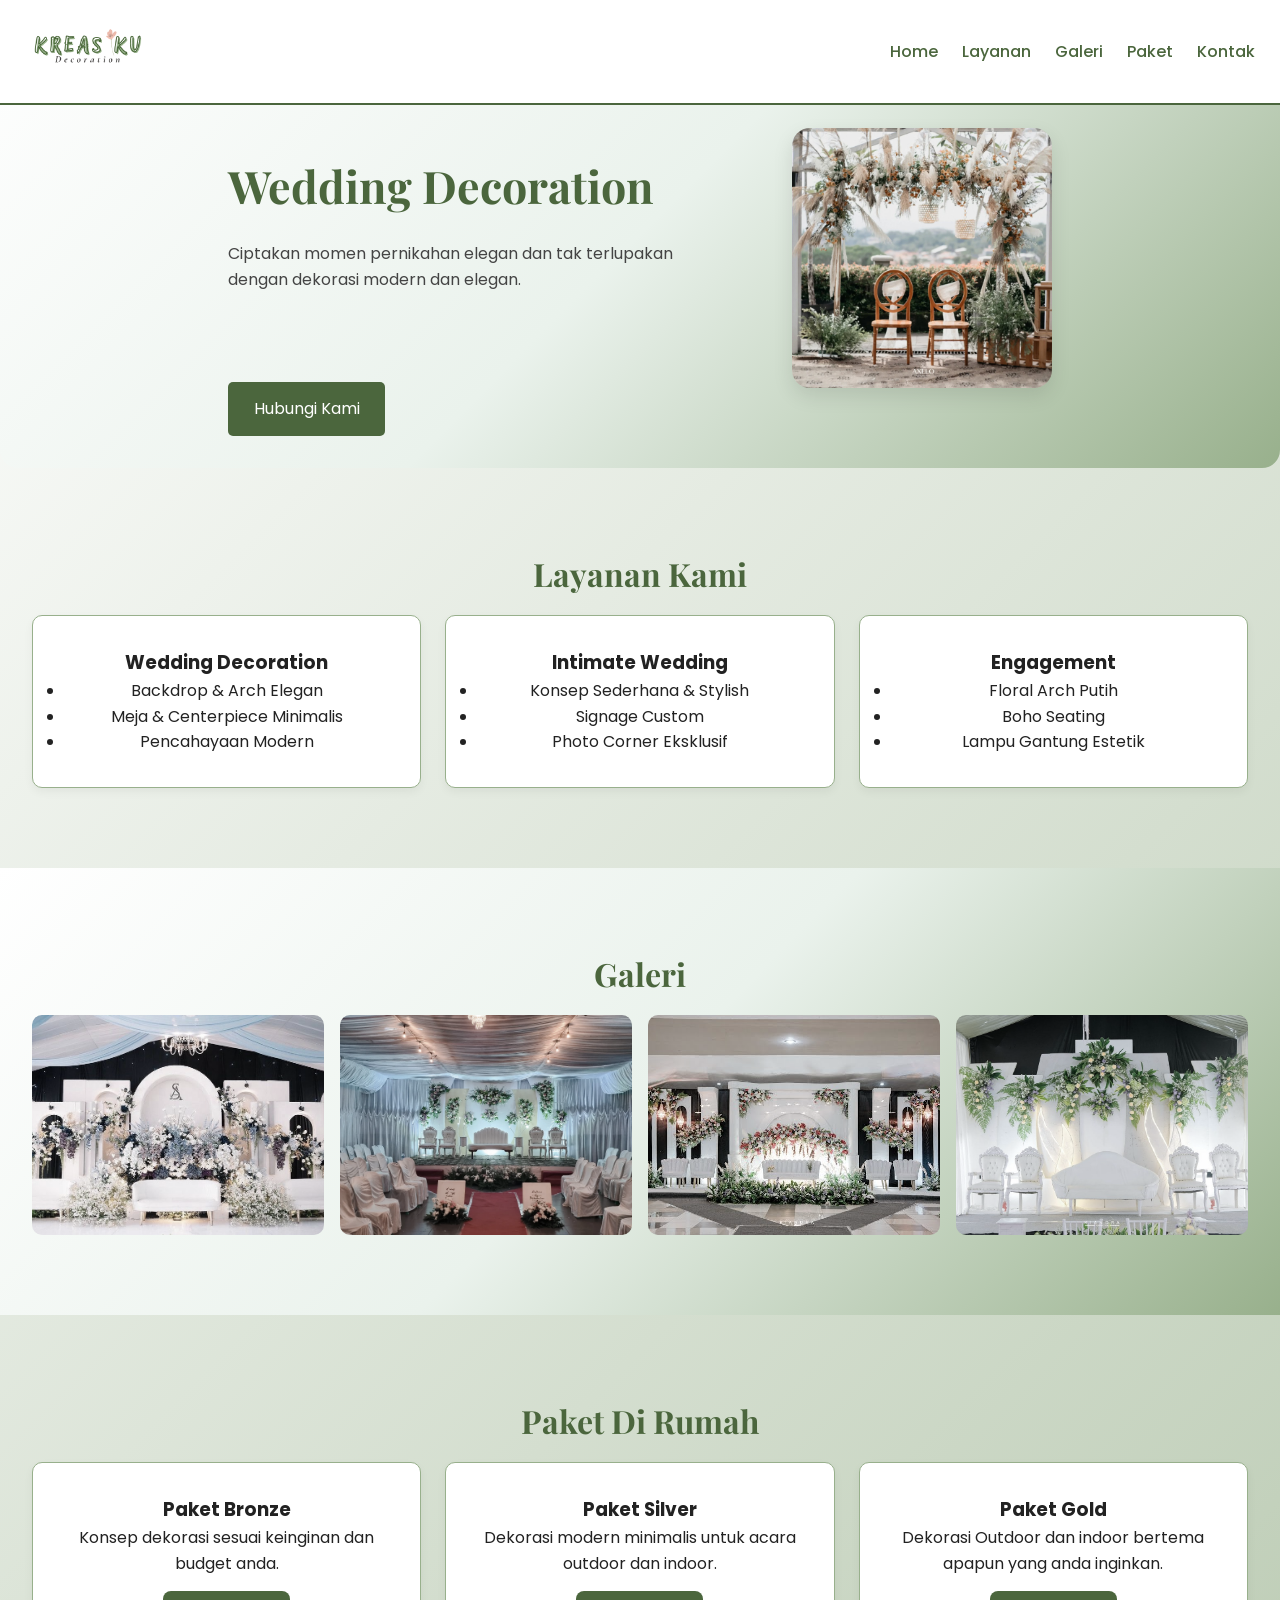
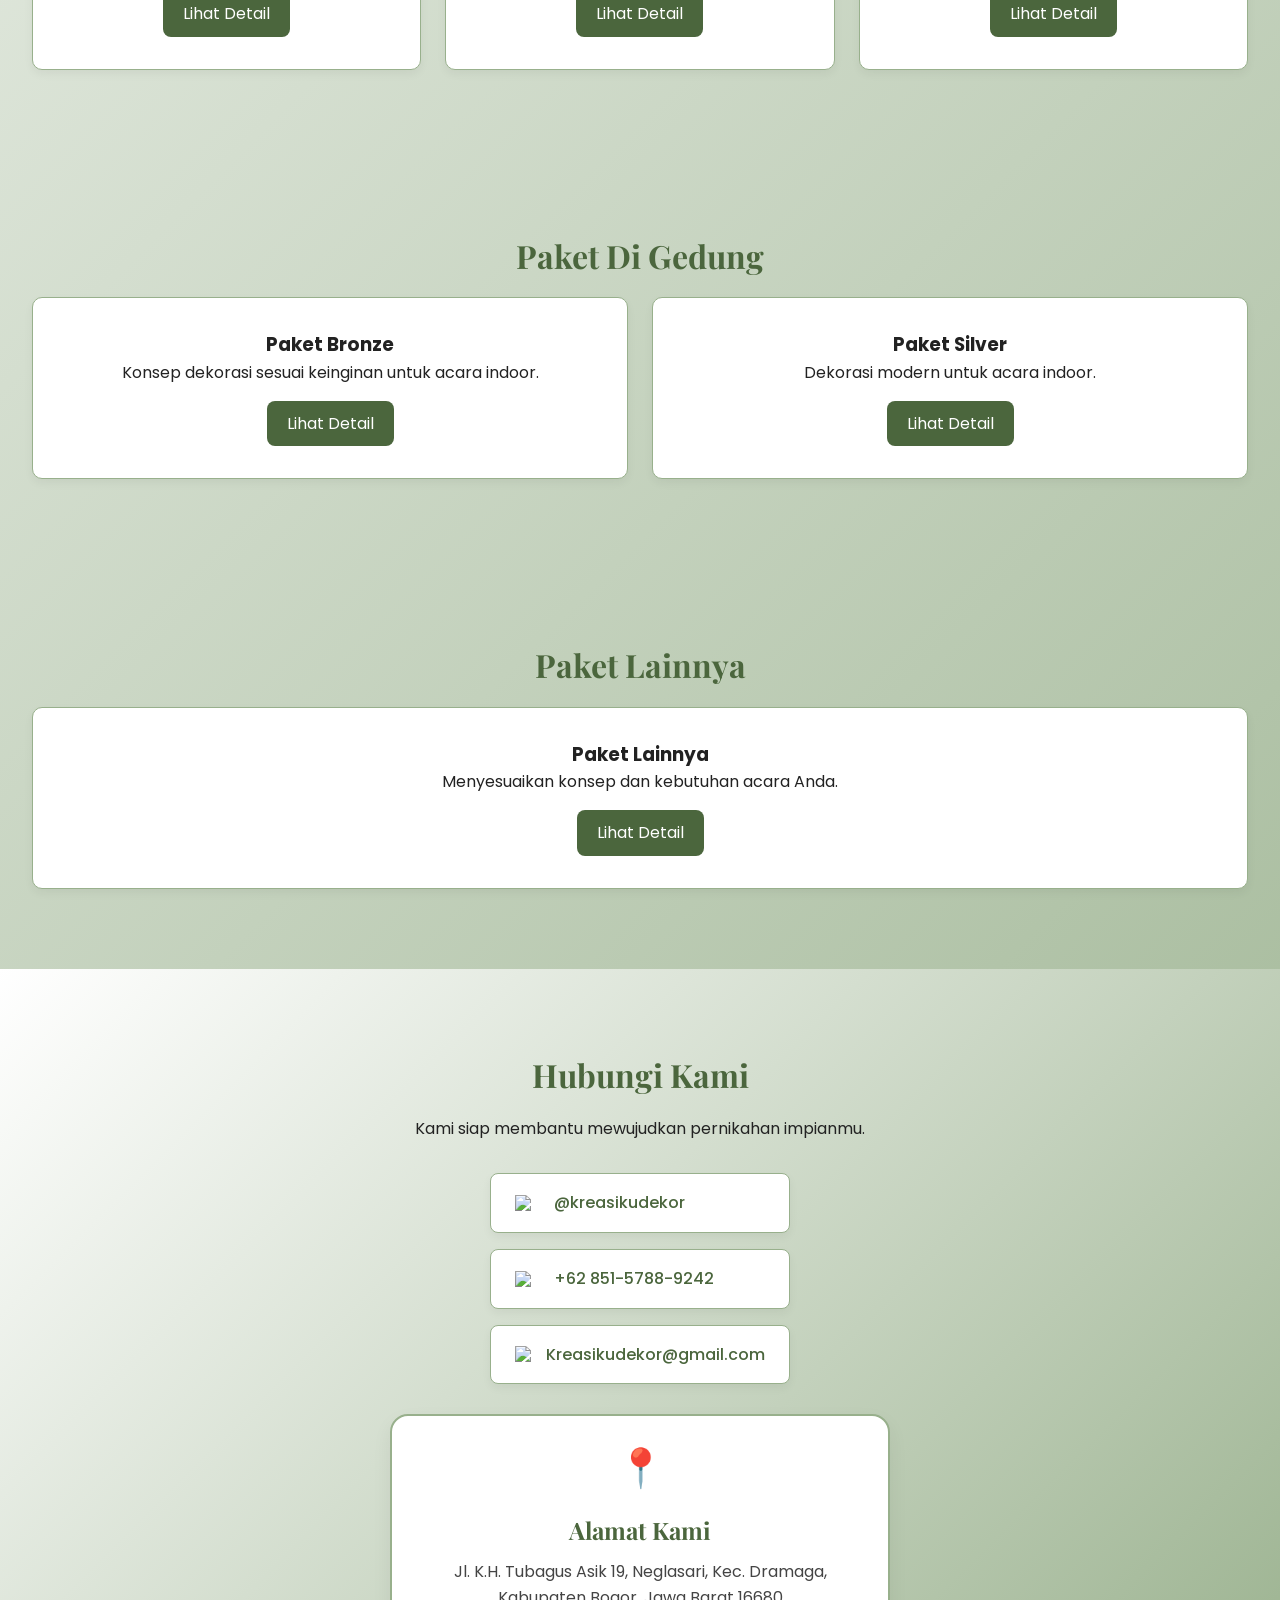
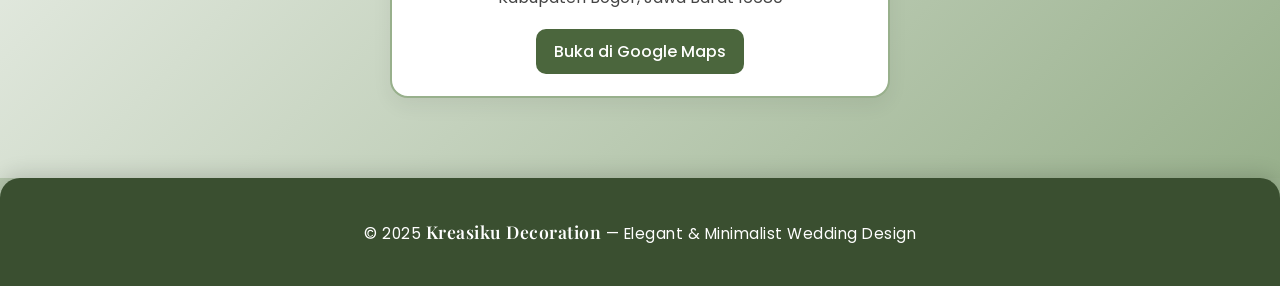
==== commit 7ece2912: "Update index.html" ====
--- a/index.html
+++ b/index.html
@@ -638,41 +638,42 @@
 
   <!-- ========================== JAVASCRIPT ========================== -->
   <script>
-    function scrollToSection(id) {
-      document.getElementById(id).scrollIntoView({ behavior: "smooth" });
-    }
-
-    function toggleMenu() {
-      document.getElementById("menu").classList.toggle("show");
-    }
-
-    /* ========================== ANIMASI TEKS DI HEADER ========================== */
-    window.addEventListener("load", () => {
-      const text = document.querySelector("header .text");
-      const btn = document.querySelector("header .btn");
-
-      setTimeout(() => text.classList.add("show"), 300);
-      setTimeout(() => btn.classList.add("show"), 600);
-      
-     document.addEventListener("DOMContentLoaded", () => {
-    const slideElements = document.querySelectorAll(".slide-from-left, .slide-from-right");
-
-    const observer = new IntersectionObserver(
-      (entries, observer) => {
-        entries.forEach(entry => {
-          if (entry.isIntersecting) {
-            entry.target.classList.add("show");
-            observer.unobserve(entry.target); // stop observe supaya animasi hanya sekali
-          }
-        });
-      },
-      {
-        threshold: 0.1, // elemen mulai trigger saat 10% terlihat
-      }
-    );
-
-    slideElements.forEach(el => observer.observe(el));
-  });
+   function scrollToSection(id) {
+  document.getElementById(id).scrollIntoView({ behavior: "smooth" });
+}
+
+function toggleMenu() {
+  document.getElementById("menu").classList.toggle("show");
+}
+
+/* ========================== ANIMASI TEKS DI HEADER ========================== */
+window.addEventListener("load", () => {
+  const text = document.querySelector("header .text");
+  const btn = document.querySelector("header .btn");
+
+  setTimeout(() => text.classList.add("show"), 300);
+  setTimeout(() => btn.classList.add("show"), 600);
+});
+
+/* ========================== ANIMASI SLIDE SAAT SCROLL ========================== */
+const slideElements = document.querySelectorAll(".slide-from-left, .slide-from-right");
+
+const observer = new IntersectionObserver(
+  (entries, observer) => {
+    entries.forEach(entry => {
+      if (entry.isIntersecting) {
+        entry.target.classList.add("show");
+        observer.unobserve(entry.target); // animasi hanya sekali
+      }
+    });
+  },
+  {
+    threshold: 0.1,
+  }
+);
+
+slideElements.forEach(el => observer.observe(el));
+
   </script>
 </body>
 </html>
@@ -686,3 +687,4 @@
 
 
 
+
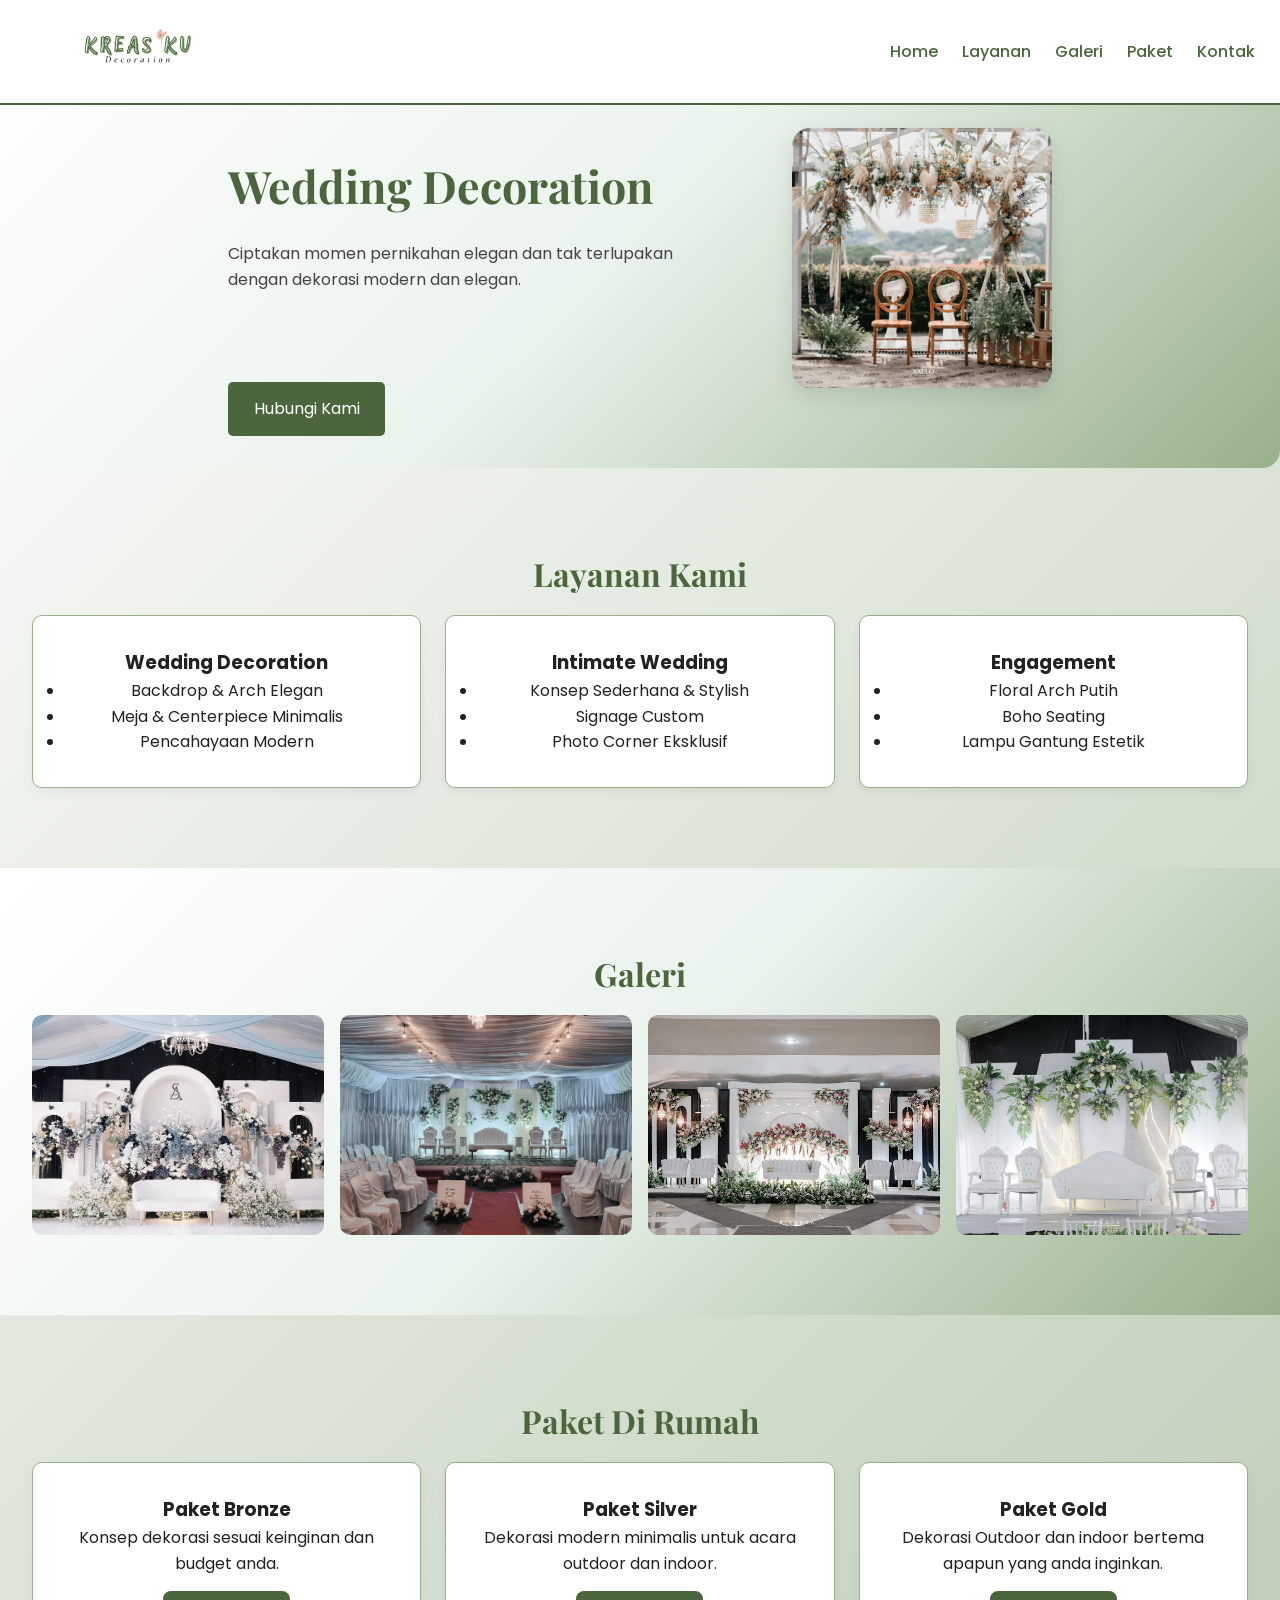
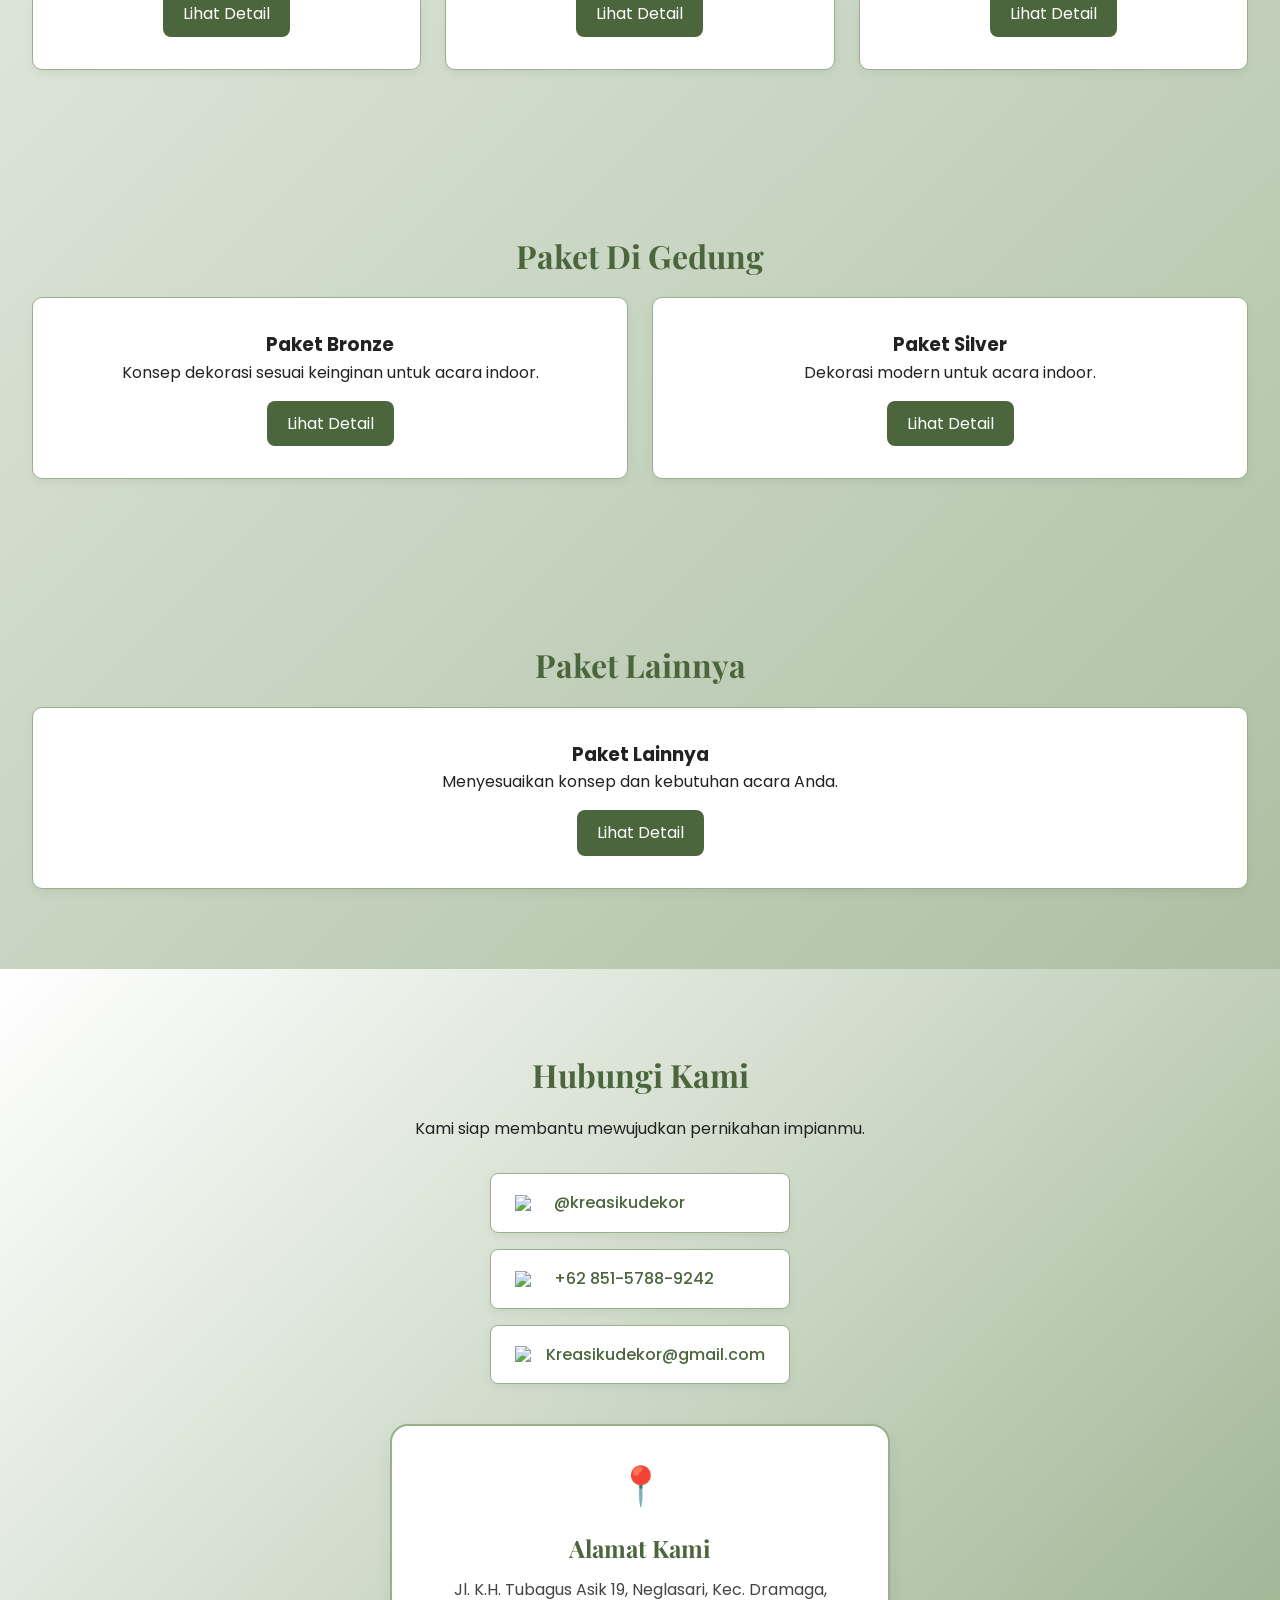
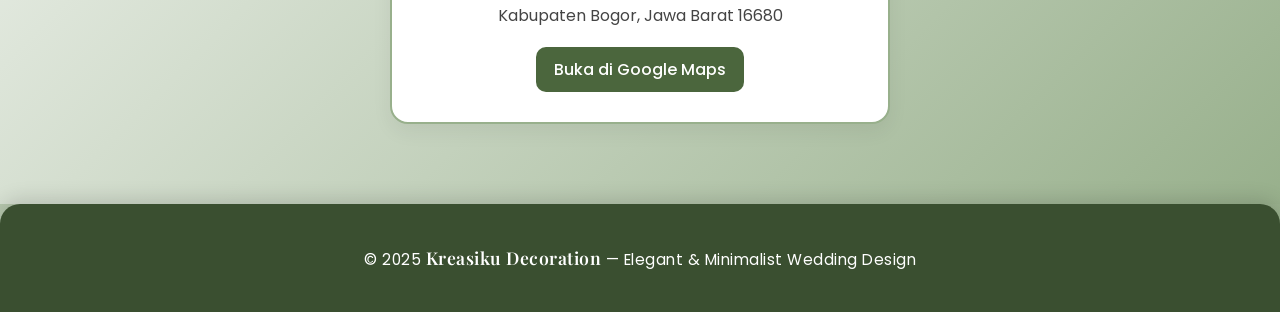
==== commit 7b71b42e: "Update index.html" ====
--- a/index.html
+++ b/index.html
@@ -457,7 +457,6 @@
   }
 
     @media (max-width: 768px) {
-    }
       nav .logo {
         margin-left: -50px; 
       }
@@ -688,3 +687,4 @@
 
 
 
+
